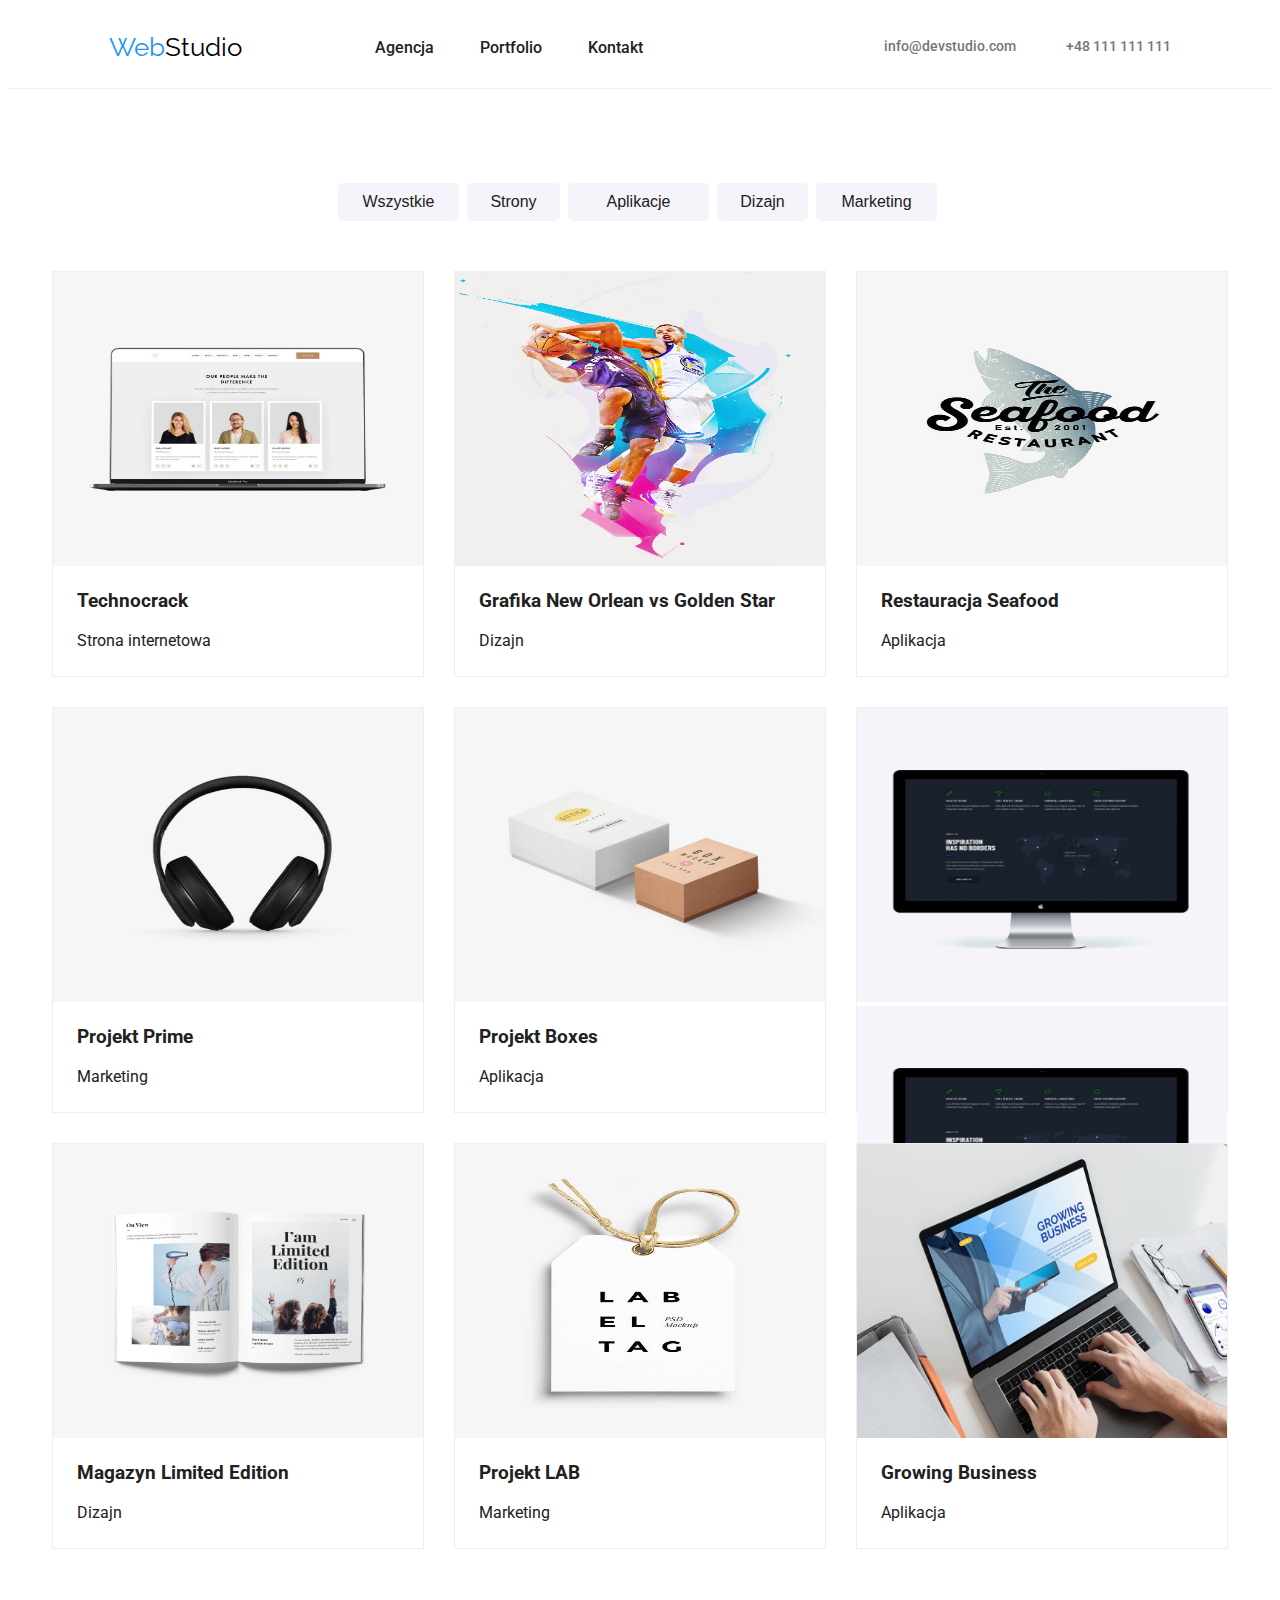
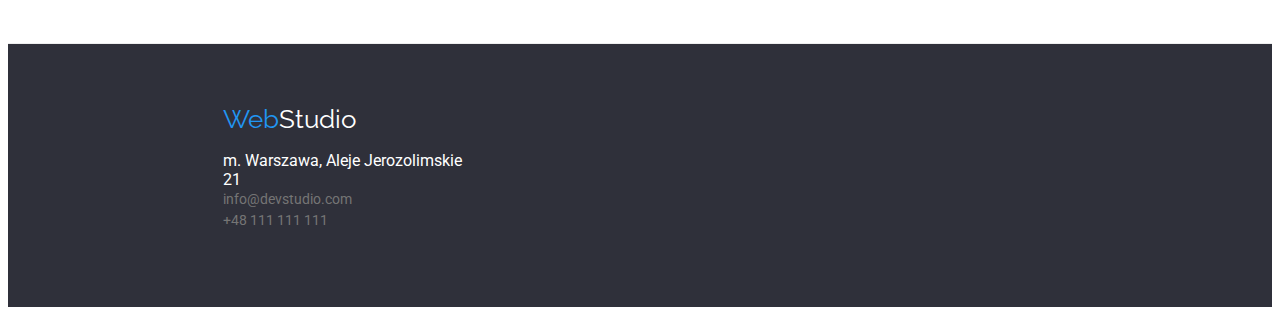
==== portfolio.html @ 3bc022af "modified:   index.html 	modified:   portfolio.html" ====
<!DOCTYPE html>
<html lang="pl">
  <head>
    <meta charset="UTF-8" />
    <meta http-equiv="X-UA-Compatible" content="IE=edge" />
    <meta name="viewport" content="width=device-width, initial-scale=1.0" />
    <title>portfolio</title>
    <!--Google Fonts links-->
    <link rel="preconnect" href="https://fonts.googleapis.com" />
    <link rel="preconnect" href="https://fonts.gstatic.com" crossorigin />
    <link
      href="https://fonts.googleapis.com/css2?family=Raleway:wght@700&family=Roboto:wght@400;500;700;900&display=swap"
      rel="stylesheet"
    />
    <!--End Google Fonts links-->
    <link rel="stylesheet" href="css/style.css" />
    <link rel="stylesheet" href="css/moder-normalize.css" />
    <link rel="preconnect" href="https://fonts.googleapis.com" />
    <link rel="preconnect" href="https://fonts.gstatic.com" crossorigin />
    <link
      href="https://fonts.googleapis.com/css2?family=Raleway:wght@700&family=Roboto:wght@400;500;700;900&display=swap"
      rel="stylesheet"
    />
    <!--End Google Fonts links-->
    <link rel="stylesheet" href="css/style.css" />
    <link rel="stylesheet" href="css/moder-normalize.css" />
  </head>
  <body>
    <header class="mount">
      <div class="little-top">
        <div class="wrapper start">
          <div class="top-stil">
            <a class="stil" href="index.html"
              ><span class="web">Web</span>Studio</a
            >
          </div>
          <div>
            <nav>
              <ul class="wrapper going">
                <li class="item">
                  <a class="black-link" href="index.html">Agencja</a>
                </li>
                <li class="item">
                  <a class="black-link" href="portfolio.html">Portfolio</a>
                </li>
                <li class="item">
                  <a class="black-link" href="index.html">Kontakt</a>
                </li>
              </ul>
            </nav>
          </div>
        </div>
        <div>
          <ul class="little-top mobil">
            <li class="contact">
              <a class="social-links" href="mailto:info@S.com"
                >info@devstudio.com</a
              >
            </li>
            <li>
              <a class="social-links" href="tel:+48111111111">
                +48 111 111 111</a
              >
            </li>
          </ul>
        </div>
      </div>
    </header>
    <main>
      <ul class="secend-push">
        <li><button class="push they" type="button">Wszystkie</button></li>
        <li><button class="push he" type="button">Strony</button></li>
        <li><button class="push she" type="button">Aplikacje</button></li>
        <li><button class="push it" type="button">Dizajn</button></li>
        <li><button class="push they" type="button">Marketing</button></li>
      </ul>
      <section>
        <ul class="card-set wrapper">
          <li class="card">
            <figure class="glass">
              <img
                src="images/portfolio1.jpg"
                alt="threepeople"
                width="370"
                height="294"
              />
              <figcaption class="ring">
                <h3>Technocrack</h3>
                <p>Strona internetowa</p>
              </figcaption>
            </figure>
          </li>
          <li class="card">
            <figure class="glass">
              <img
                src="images/portfolio2.pgn(1).jpg"
                alt="basketboll"
                width="370"
                height="294"
              />
              <figcaption class="ring">
                <h3>Grafika New Orlean vs Golden Star</h3>
                <p>Dizajn</p>
              </figcaption>
            </figure>
          </li>
          <li class="card">
            <figure class="glass">
              <img
                src="images/portfolio-1.jpg"
                alt="seefood"
                width="370"
                height="294"
              />
              <figcaption class="ring">
                <h3>Restauracja Seafood</h3>
                <p>Aplikacja</p>
              </figcaption>
            </figure>
          </li>
          <li class="card">
            <figure class="glass">
              <img
                src="images/portfolio-2.jpg"
                alt="headphones"
                width="370"
                height="294"
              />
              <figcaption class="ring">
                <h3>Projekt Prime</h3>
                <p>Marketing</p>
              </figcaption>
            </figure>
          </li>
          <li class="card">
            <figure class="glass">
              <img
                src="images/portfolio5.jpg"
                alt="boxes"
                width="370"
                height="294"
              />
              <figcaption class="ring">
                <h3>Projekt Boxes</h3>
                <p>Aplikacja</p>
              </figcaption>
            </figure>
          </li>
          <li class="card">
            <figure class="glass">
              <img src="images/111.jpg" alt="screen" width="370" height="294" />
              <img src="images/111.jpg" alt="screen" width="370" height="294" />
              <figcaption class="ring">
                <h3>Inspiration has no Borders</h3>
                <p>Strona internetowa</p>
              </figcaption>
            </figure>
          </li>
          <li class="card">
            <figure class="glass">
              <img
                src="images/portfolio7.jpg"
                alt="magazyn"
                width="370"
                height="294"
              />
              <figcaption class="ring">
                <h3>Magazyn Limited Edition</h3>
                <p>Dizajn</p>
              </figcaption>
            </figure>
          </li>
          <li class="card">
            <figure class="glass">
              <img
                src="images/portfolio8.jpg"
                alt="label"
                width="370"
                height="294"
              />
              <figcaption class="ring">
                <h3>Projekt LAB</h3>
                <p>Marketing</p>
              </figcaption>
            </figure>
          </li>
          <li class="card">
            <figure class="glass">
              <img
                src="images/portfolio9.jpg"
                alt="laptop"
                width="370"
                height="294"
              />
              <figcaption class="ring">
                <h3>Growing Business</h3>
                <p>Aplikacja</p>
              </figcaption>
            </figure>
          </li>
        </ul>
      </section>
    </main>
    <footer class="wall-secend wrapper">
      <a class="stil-two" href="index.html"
        ><span class="web">Web</span>Studio</a
      >
      <address>
        <ul class="post">
          <li>m. Warszawa, Aleje Jerozolimskie 21</li>
          <li>
            <a class="address-link" href="mailto:info@devstudio.com"
              >info@devstudio.com</a
            >
          </li>
          <li>
            <a class="address-link" href="tel:+48111111111"> +48 111 111 111</a>
          </li>
        </ul>
      </address>
    </footer>
  </body>
</html>
---- css/style.css ----
:root {
  --milk: #ffffff;
  --night: #212121;
  --fog: #2f303a;
  --sky: #2196f3;
  --snow: #f5f4fa;
  --cloud: #757575;
  --coffee: #000000;
  --pixel: 14px;
}
.wrapper {
  display: flex;
  justify-content: center;
}
.little-top {
  display: flex;
  justify-content: space-around;
}
body {
  font-family: "Roboto", sans-serif;
  background: var(--milk);
  color: var(--night);
}
h1 {
  font-family: "Roboto", sans-serif;
  color: var(--milk);
  background: var(--fog);
  font-weight: 900;
  font-size: 44px;
  line-height: 1.36;
}
ul {
  list-style-type: none;
}
.mount {
  height: 80px;
  border-bottom: 1px ridge;
}
.top-stil {
  margin-top: 24px;
  margin-bottom: 24px;
}
.stil {
  font-family: "Raleway", sans-serif;
  color: var(--coffee);
  font-size: 26px;
  line-height: 1.19;
  text-decoration: none;
}
.stil:focus {
  color: var(--sky);
}
.start {
  gap: 93px;
}
.going {
  gap: 46px;
  margin: 30px 0px;
}
.mobil {
  gap: 50px;
  margin: 28px 0px;
}
.black-link {
  color: inherit;
  font-weight: 500;
  font-size: var(pixel);
  line-height: 1.14;
  text-decoration: none;
}
.black-link:hover {
  color: var(--sky);
}
.black-link:focus {
  color: var(--sky);
}
.social-links {
  color: var(--cloud);
  font-weight: 500;
  font-size: var(--pixel);
  line-height: 1.14;
  text-decoration: none;
}
.social-links:hover {
  color: var(--sky);
}
.social-links:focus {
  color: var(--sky);
}
.main {
  margin: 0px;
  padding: 200px 350px;
  text-transform: uppercase;
  text-align: center;
  border: 1px ridge;
}
.one {
  width: 200px;
  height: 50px;
  margin-top: 30px;
  margin-right: auto;
  margin-left: auto;
  padding: 10px 41px;
}
.push {
  background: var(--snow);
  color: var(--night);
  font-size: 16px;
  line-height: 160%;
  display: block;
  border: none;
  border-radius: 5px;
}
.push:hover {
  background: var(--sky);
  color: var(--milk);
  cursor: pointer;
}
.push:focus {
  background: var(--sky);
  color: var(--milk);
}
.mag {
  height: 101px;
  margin: 94px 0px;
  padding: 0px 95px;
  gap: 30px;
}
.box {
  font-weight: 700;
  font-size: var(--pixel);
  line-height: 1.14;
  margin: 0px;
}
.boxs {
  color: var(--cloud);
  font-weight: 400;
  font-size: var(--pixel);
  line-height: 1.7;
}
.skil {
  font-weight: 700;
  font-size: 36px;
  line-height: 1.16;
}
.team {
  padding: 94px 0px 48px;
}
.point {
  margin: 50px 0px;
  padding: 0px 15px;
  gap: 30px;
}
.wall {
  background: var(--snow);
  height: 648px;
}
.pill {
  height: 368px;
  margin: 0px;
  padding: 0px 15px;
  gap: 30px;
}
.pills {
  border-radius: 5px;
  box-shadow: 1px 1px 3px;
}
.man {
  background: var(--milk);
  text-align: center;
  margin: 0px;
  height: 368px;
}
.wall-secend {
  background: var(--fog);
  padding: 60px 800px 60px 0px;
  border-top: 1px ridge;
  display: block;
}
.post {
  color: var(--milk);
  font-style: normal;
  padding-left: 215px;
}
.address-link {
  color: var(--cloud);
  font-style: normal;
  font-size: var(--pixel);
  line-height: 1.5;
  text-decoration: none;
}
.address-link:hover {
  color: var(--sky);
}
.address-link:focus {
  color: var(--sky);
}
.secend-push {
  display: flex;
  margin: 94px 0px 50px 0px;
  padding: 0px 310px 0px 330px;
  gap: 8px;
}
.they {
  width: 121px;
  height: 38px;
}
.he {
  width: 93px;
  height: 38px;
}
.she {
  width: 141px;
  height: 38px;
}
.it {
  width: 91px;
  height: 38px;
}
.card-set {
  flex-wrap: wrap;
  gap: 30px;
  margin: 34px 0px 94px;
  padding: 0px 015px;
}
.card {
  width: 370px;
  height: 404px;
  border: 1px ridge;
}
.glass {
  margin: 0px;
}
.ring {
  margin: 20px 24px;
}
.stil-two {
  font-family: "Raleway", sans-serif;
  color: var(--milk);
  font-size: 26px;
  line-height: 1.19;
  text-decoration: none;
  padding-left: 215px;
}
.web {
  color: var(--sky);
}
---- css/style.css ----
:root {
  --milk: #ffffff;
  --night: #212121;
  --fog: #2f303a;
  --sky: #2196f3;
  --snow: #f5f4fa;
  --cloud: #757575;
  --coffee: #000000;
  --pixel: 14px;
}
.wrapper {
  display: flex;
  justify-content: center;
}
.little-top {
  display: flex;
  justify-content: space-around;
}
body {
  font-family: "Roboto", sans-serif;
  background: var(--milk);
  color: var(--night);
}
h1 {
  font-family: "Roboto", sans-serif;
  color: var(--milk);
  background: var(--fog);
  font-weight: 900;
  font-size: 44px;
  line-height: 1.36;
}
ul {
  list-style-type: none;
}
.mount {
  height: 80px;
  border-bottom: 1px ridge;
}
.top-stil {
  margin-top: 24px;
  margin-bottom: 24px;
}
.stil {
  font-family: "Raleway", sans-serif;
  color: var(--coffee);
  font-size: 26px;
  line-height: 1.19;
  text-decoration: none;
}
.stil:focus {
  color: var(--sky);
}
.start {
  gap: 93px;
}
.going {
  gap: 46px;
  margin: 30px 0px;
}
.mobil {
  gap: 50px;
  margin: 28px 0px;
}
.black-link {
  color: inherit;
  font-weight: 500;
  font-size: var(pixel);
  line-height: 1.14;
  text-decoration: none;
}
.black-link:hover {
  color: var(--sky);
}
.black-link:focus {
  color: var(--sky);
}
.social-links {
  color: var(--cloud);
  font-weight: 500;
  font-size: var(--pixel);
  line-height: 1.14;
  text-decoration: none;
}
.social-links:hover {
  color: var(--sky);
}
.social-links:focus {
  color: var(--sky);
}
.main {
  margin: 0px;
  padding: 200px 350px;
  text-transform: uppercase;
  text-align: center;
  border: 1px ridge;
}
.one {
  width: 200px;
  height: 50px;
  margin-top: 30px;
  margin-right: auto;
  margin-left: auto;
  padding: 10px 41px;
}
.push {
  background: var(--snow);
  color: var(--night);
  font-size: 16px;
  line-height: 160%;
  display: block;
  border: none;
  border-radius: 5px;
}
.push:hover {
  background: var(--sky);
  color: var(--milk);
  cursor: pointer;
}
.push:focus {
  background: var(--sky);
  color: var(--milk);
}
.mag {
  height: 101px;
  margin: 94px 0px;
  padding: 0px 95px;
  gap: 30px;
}
.box {
  font-weight: 700;
  font-size: var(--pixel);
  line-height: 1.14;
  margin: 0px;
}
.boxs {
  color: var(--cloud);
  font-weight: 400;
  font-size: var(--pixel);
  line-height: 1.7;
}
.skil {
  font-weight: 700;
  font-size: 36px;
  line-height: 1.16;
}
.team {
  padding: 94px 0px 48px;
}
.point {
  margin: 50px 0px;
  padding: 0px 15px;
  gap: 30px;
}
.wall {
  background: var(--snow);
  height: 648px;
}
.pill {
  height: 368px;
  margin: 0px;
  padding: 0px 15px;
  gap: 30px;
}
.pills {
  border-radius: 5px;
  box-shadow: 1px 1px 3px;
}
.man {
  background: var(--milk);
  text-align: center;
  margin: 0px;
  height: 368px;
}
.wall-secend {
  background: var(--fog);
  padding: 60px 800px 60px 0px;
  border-top: 1px ridge;
  display: block;
}
.post {
  color: var(--milk);
  font-style: normal;
  padding-left: 215px;
}
.address-link {
  color: var(--cloud);
  font-style: normal;
  font-size: var(--pixel);
  line-height: 1.5;
  text-decoration: none;
}
.address-link:hover {
  color: var(--sky);
}
.address-link:focus {
  color: var(--sky);
}
.secend-push {
  display: flex;
  margin: 94px 0px 50px 0px;
  padding: 0px 310px 0px 330px;
  gap: 8px;
}
.they {
  width: 121px;
  height: 38px;
}
.he {
  width: 93px;
  height: 38px;
}
.she {
  width: 141px;
  height: 38px;
}
.it {
  width: 91px;
  height: 38px;
}
.card-set {
  flex-wrap: wrap;
  gap: 30px;
  margin: 34px 0px 94px;
  padding: 0px 015px;
}
.card {
  width: 370px;
  height: 404px;
  border: 1px ridge;
}
.glass {
  margin: 0px;
}
.ring {
  margin: 20px 24px;
}
.stil-two {
  font-family: "Raleway", sans-serif;
  color: var(--milk);
  font-size: 26px;
  line-height: 1.19;
  text-decoration: none;
  padding-left: 215px;
}
.web {
  color: var(--sky);
}
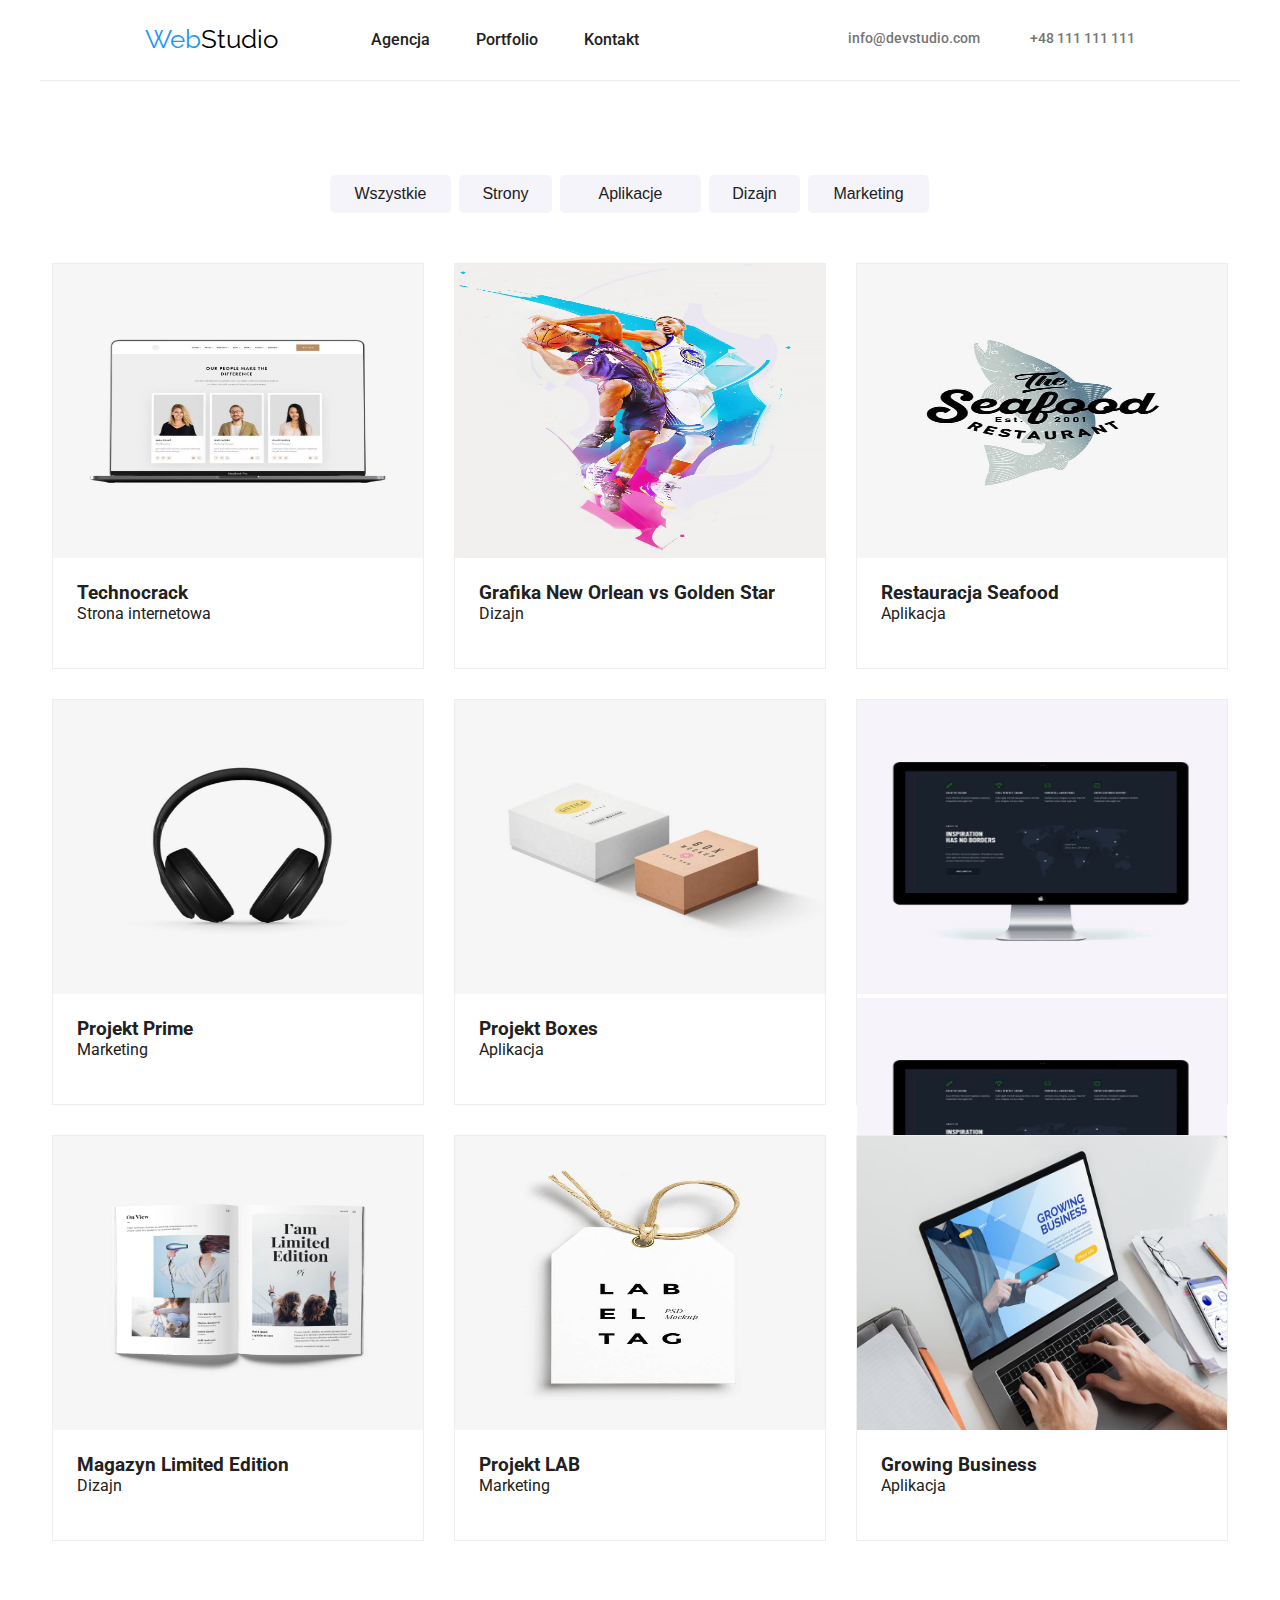
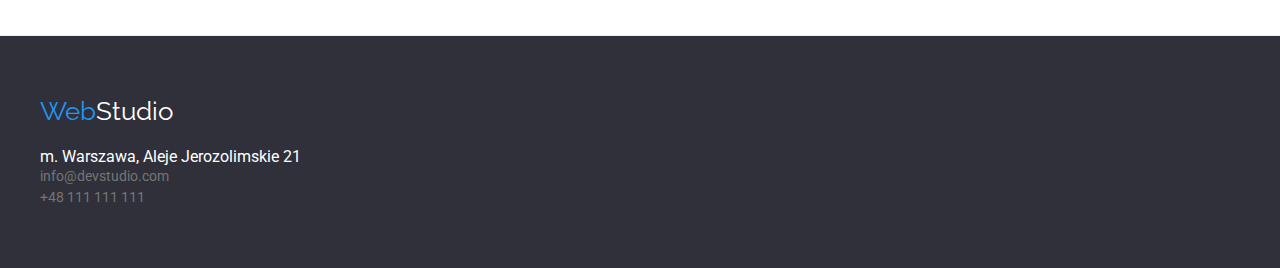
==== commit d6620760: "modified:   css/style.css modified:   index.html modified:   portfolio.html" ====
--- a/portfolio.html
+++ b/portfolio.html
@@ -26,8 +26,8 @@
     <link rel="stylesheet" href="css/moder-normalize.css" />
   </head>
   <body>
-    <header class="mount">
-      <div class="little-top">
+    <header>
+      <div class="container mount little-top">
         <div class="wrapper start">
           <div class="top-stil">
             <a class="stil" href="index.html"
@@ -201,23 +201,27 @@
         </ul>
       </section>
     </main>
-    <footer class="wall-secend wrapper">
-      <a class="stil-two" href="index.html"
-        ><span class="web">Web</span>Studio</a
-      >
-      <address>
-        <ul class="post">
-          <li>m. Warszawa, Aleje Jerozolimskie 21</li>
-          <li>
-            <a class="address-link" href="mailto:info@devstudio.com"
-              >info@devstudio.com</a
-            >
-          </li>
-          <li>
-            <a class="address-link" href="tel:+48111111111"> +48 111 111 111</a>
-          </li>
-        </ul>
-      </address>
+    <footer class="wall-secend">
+      <div class="container">
+        <a class="stil-two" href="index.html"
+          ><span class="web">Web</span>Studio</a
+        >
+        <address>
+          <ul class="post">
+            <li>m. Warszawa, Aleje Jerozolimskie 21</li>
+            <li>
+              <a class="address-link" href="mailto:info@devstudio.com"
+                >info@devstudio.com</a
+              >
+            </li>
+            <li>
+              <a class="address-link" href="tel:+48111111111">
+                +48 111 111 111</a
+              >
+            </li>
+          </ul>
+        </address>
+      </div>
     </footer>
   </body>
 </html>
--- a/css/style.css
+++ b/css/style.css
@@ -1,3 +1,7 @@
+* {
+  margin: 0;
+  padding: 0;
+}
 :root {
   --milk: #ffffff;
   --night: #212121;
@@ -8,6 +12,10 @@
   --coffee: #000000;
   --pixel: 14px;
 }
+.container {
+  width: 1200px;
+  margin: 0 auto;
+}
 .wrapper {
   display: flex;
   justify-content: center;
@@ -121,9 +129,9 @@
   color: var(--milk);
 }
 .mag {
-  height: 101px;
+  /* height: 101px;*/
   margin: 94px 0px;
-  padding: 0px 95px;
+  padding: 0px 15px;
   gap: 30px;
 }
 .box {
@@ -153,12 +161,12 @@
 }
 .wall {
   background: var(--snow);
-  height: 648px;
+  /* height: 648px;  */
 }
 .pill {
-  height: 368px;
-  margin: 0px;
-  padding: 0px 15px;
+  /* height: 368px; */
+  margin: 0px;
+  padding: 0px 15px 96px;
   gap: 30px;
 }
 .pills {
@@ -173,14 +181,15 @@
 }
 .wall-secend {
   background: var(--fog);
-  padding: 60px 800px 60px 0px;
+  padding: 60px 0px;
   border-top: 1px ridge;
-  display: block;
+  /* display: block; */
 }
 .post {
   color: var(--milk);
   font-style: normal;
-  padding-left: 215px;
+  padding-top: 20px;
+  /* padding-left: 215px; */
 }
 .address-link {
   color: var(--cloud);
@@ -240,7 +249,6 @@
   font-size: 26px;
   line-height: 1.19;
   text-decoration: none;
-  padding-left: 215px;
 }
 .web {
   color: var(--sky);
--- a/css/style.css
+++ b/css/style.css
@@ -1,3 +1,7 @@
+* {
+  margin: 0;
+  padding: 0;
+}
 :root {
   --milk: #ffffff;
   --night: #212121;
@@ -8,6 +12,10 @@
   --coffee: #000000;
   --pixel: 14px;
 }
+.container {
+  width: 1200px;
+  margin: 0 auto;
+}
 .wrapper {
   display: flex;
   justify-content: center;
@@ -121,9 +129,9 @@
   color: var(--milk);
 }
 .mag {
-  height: 101px;
+  /* height: 101px;*/
   margin: 94px 0px;
-  padding: 0px 95px;
+  padding: 0px 15px;
   gap: 30px;
 }
 .box {
@@ -153,12 +161,12 @@
 }
 .wall {
   background: var(--snow);
-  height: 648px;
+  /* height: 648px;  */
 }
 .pill {
-  height: 368px;
-  margin: 0px;
-  padding: 0px 15px;
+  /* height: 368px; */
+  margin: 0px;
+  padding: 0px 15px 96px;
   gap: 30px;
 }
 .pills {
@@ -173,14 +181,15 @@
 }
 .wall-secend {
   background: var(--fog);
-  padding: 60px 800px 60px 0px;
+  padding: 60px 0px;
   border-top: 1px ridge;
-  display: block;
+  /* display: block; */
 }
 .post {
   color: var(--milk);
   font-style: normal;
-  padding-left: 215px;
+  padding-top: 20px;
+  /* padding-left: 215px; */
 }
 .address-link {
   color: var(--cloud);
@@ -240,7 +249,6 @@
   font-size: 26px;
   line-height: 1.19;
   text-decoration: none;
-  padding-left: 215px;
 }
 .web {
   color: var(--sky);
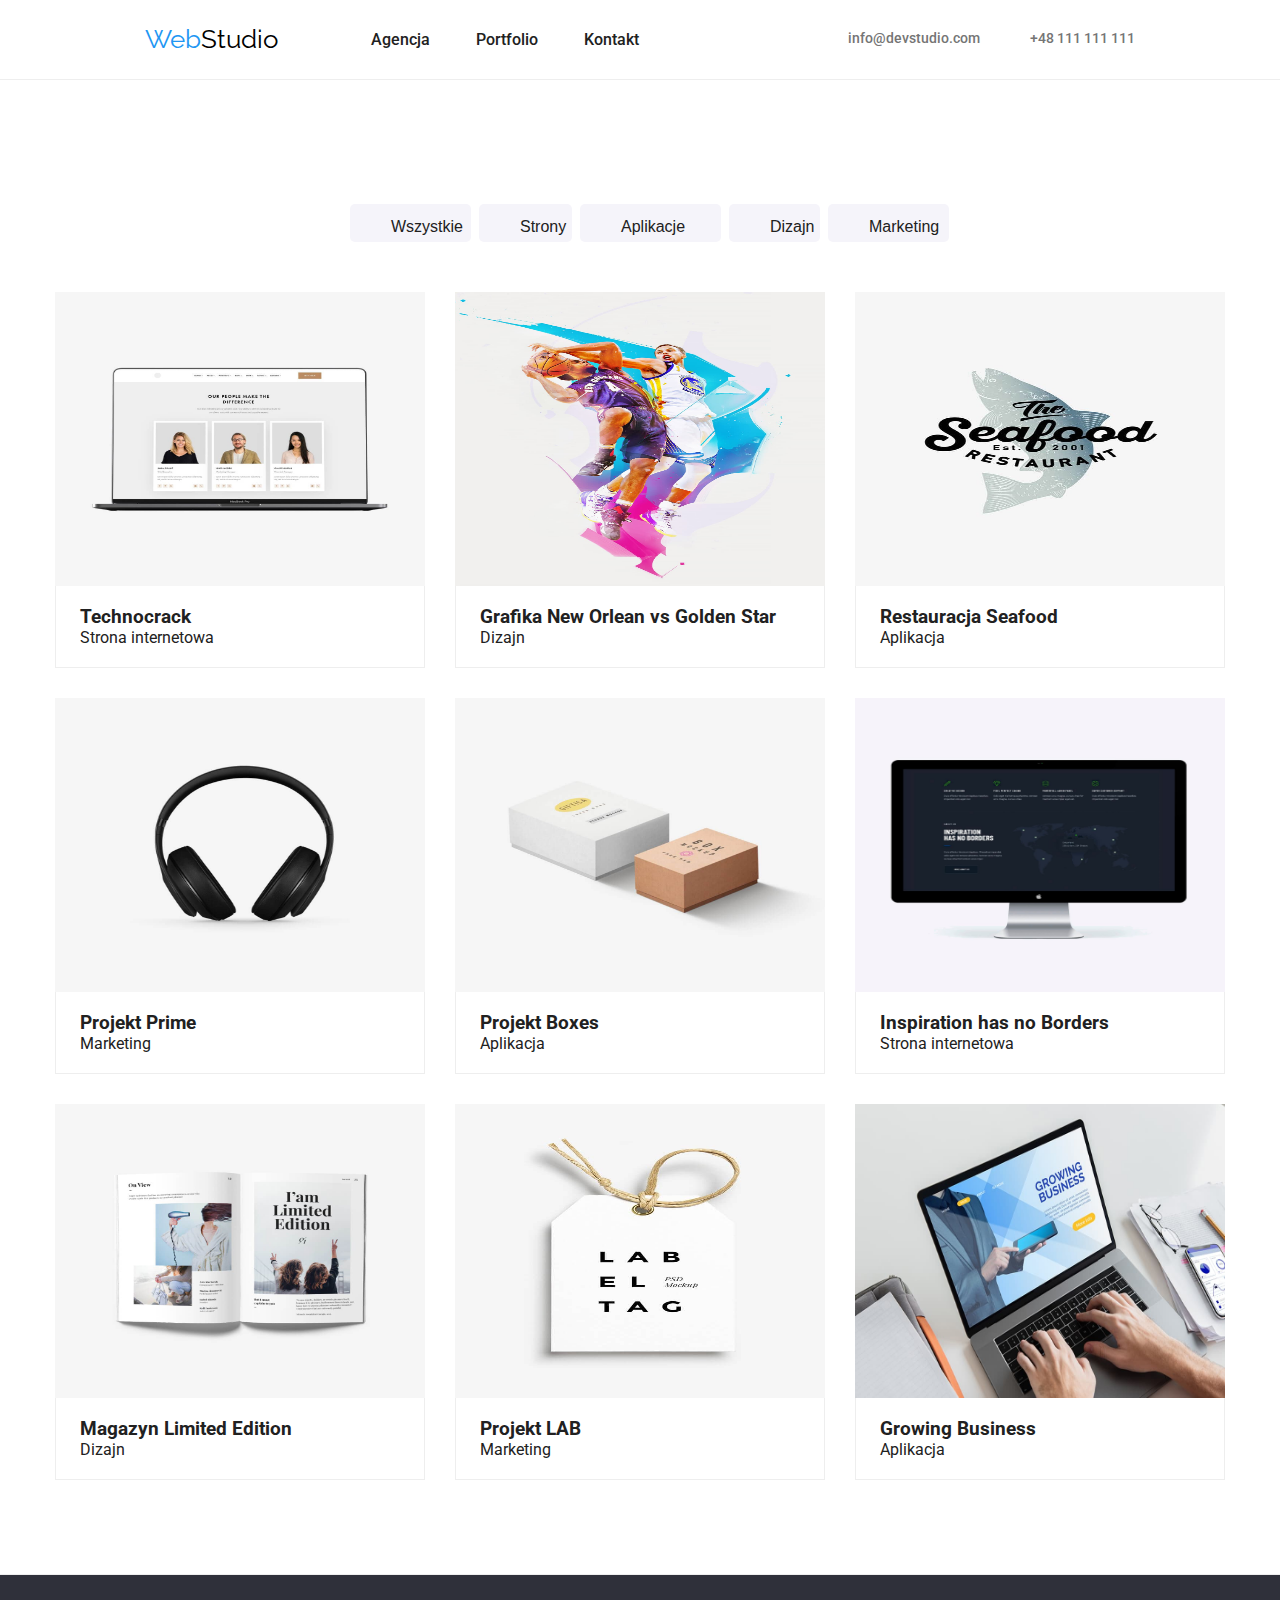
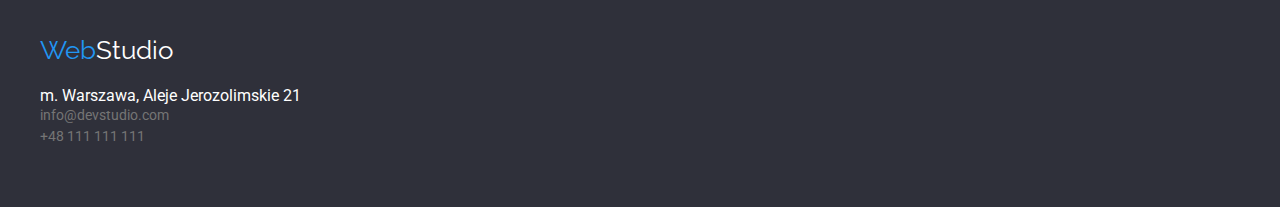
==== commit 0ded626c: "modified:   css/style.css modified:   index.html modified:   portfolio.html" ====
--- a/portfolio.html
+++ b/portfolio.html
@@ -26,8 +26,8 @@
     <link rel="stylesheet" href="css/moder-normalize.css" />
   </head>
   <body>
-    <header>
-      <div class="container mount little-top">
+    <header class="mount">
+      <div class="container little-top">
         <div class="wrapper start">
           <div class="top-stil">
             <a class="stil" href="index.html"
@@ -67,138 +67,169 @@
       </div>
     </header>
     <main>
-      <ul class="secend-push">
-        <li><button class="push they" type="button">Wszystkie</button></li>
-        <li><button class="push he" type="button">Strony</button></li>
-        <li><button class="push she" type="button">Aplikacje</button></li>
-        <li><button class="push it" type="button">Dizajn</button></li>
-        <li><button class="push they" type="button">Marketing</button></li>
-      </ul>
+      <div class="container">
+        <ul class="secend-push">
+          <li>
+            <button class="push one all-marketing" type="button">
+              Wszystkie
+            </button>
+          </li>
+          <li>
+            <button class="push one side" type="button">Strony</button>
+          </li>
+          <li>
+            <button class="push one app" type="button">Aplikacje</button>
+          </li>
+          <li>
+            <button class="push one design" type="button">Dizajn</button>
+          </li>
+          <li>
+            <button class="push one all-marketing" type="button">
+              Marketing
+            </button>
+          </li>
+        </ul>
+      </div>
       <section>
-        <ul class="card-set wrapper">
-          <li class="card">
-            <figure class="glass">
-              <img
-                src="images/portfolio1.jpg"
-                alt="threepeople"
-                width="370"
-                height="294"
-              />
-              <figcaption class="ring">
-                <h3>Technocrack</h3>
-                <p>Strona internetowa</p>
-              </figcaption>
-            </figure>
-          </li>
-          <li class="card">
-            <figure class="glass">
-              <img
-                src="images/portfolio2.pgn(1).jpg"
-                alt="basketboll"
-                width="370"
-                height="294"
-              />
-              <figcaption class="ring">
-                <h3>Grafika New Orlean vs Golden Star</h3>
-                <p>Dizajn</p>
-              </figcaption>
-            </figure>
-          </li>
-          <li class="card">
-            <figure class="glass">
-              <img
-                src="images/portfolio-1.jpg"
-                alt="seefood"
-                width="370"
-                height="294"
-              />
-              <figcaption class="ring">
-                <h3>Restauracja Seafood</h3>
-                <p>Aplikacja</p>
-              </figcaption>
-            </figure>
-          </li>
-          <li class="card">
-            <figure class="glass">
-              <img
-                src="images/portfolio-2.jpg"
-                alt="headphones"
-                width="370"
-                height="294"
-              />
-              <figcaption class="ring">
-                <h3>Projekt Prime</h3>
-                <p>Marketing</p>
-              </figcaption>
-            </figure>
-          </li>
-          <li class="card">
-            <figure class="glass">
-              <img
-                src="images/portfolio5.jpg"
-                alt="boxes"
-                width="370"
-                height="294"
-              />
-              <figcaption class="ring">
-                <h3>Projekt Boxes</h3>
-                <p>Aplikacja</p>
-              </figcaption>
-            </figure>
-          </li>
-          <li class="card">
-            <figure class="glass">
-              <img src="images/111.jpg" alt="screen" width="370" height="294" />
-              <img src="images/111.jpg" alt="screen" width="370" height="294" />
-              <figcaption class="ring">
-                <h3>Inspiration has no Borders</h3>
-                <p>Strona internetowa</p>
-              </figcaption>
-            </figure>
-          </li>
-          <li class="card">
-            <figure class="glass">
-              <img
-                src="images/portfolio7.jpg"
-                alt="magazyn"
-                width="370"
-                height="294"
-              />
-              <figcaption class="ring">
-                <h3>Magazyn Limited Edition</h3>
-                <p>Dizajn</p>
-              </figcaption>
-            </figure>
-          </li>
-          <li class="card">
-            <figure class="glass">
-              <img
-                src="images/portfolio8.jpg"
-                alt="label"
-                width="370"
-                height="294"
-              />
-              <figcaption class="ring">
-                <h3>Projekt LAB</h3>
-                <p>Marketing</p>
-              </figcaption>
-            </figure>
-          </li>
-          <li class="card">
-            <figure class="glass">
-              <img
-                src="images/portfolio9.jpg"
-                alt="laptop"
-                width="370"
-                height="294"
-              />
-              <figcaption class="ring">
-                <h3>Growing Business</h3>
-                <p>Aplikacja</p>
-              </figcaption>
-            </figure>
-          </li>
-        </ul>
+        <div class="container">
+          <ul class="card-set wrapper">
+            <li>
+              <figure class="glass">
+                <img
+                  class="card"
+                  src="images/portfolio1.jpg"
+                  alt="threepeople"
+                  width="370"
+                  height="294"
+                />
+                <figcaption class="ring">
+                  <h3>Technocrack</h3>
+                  <p>Strona internetowa</p>
+                </figcaption>
+              </figure>
+            </li>
+            <li>
+              <figure>
+                <img
+                  class="card"
+                  src="images/portfolio2.pgn(1).jpg"
+                  alt="basketboll"
+                  width="370"
+                  height="294"
+                />
+                <figcaption class="ring">
+                  <h3>Grafika New Orlean vs Golden Star</h3>
+                  <p>Dizajn</p>
+                </figcaption>
+              </figure>
+            </li>
+            <li>
+              <figure>
+                <img
+                  class="card"
+                  src="images/portfolio-1.jpg"
+                  alt="seefood"
+                  width="370"
+                  height="294"
+                />
+                <figcaption class="ring">
+                  <h3>Restauracja Seafood</h3>
+                  <p>Aplikacja</p>
+                </figcaption>
+              </figure>
+            </li>
+            <li>
+              <figure>
+                <img
+                  class="card"
+                  src="images/portfolio-2.jpg"
+                  alt="headphones"
+                  width="370"
+                  height="294"
+                />
+                <figcaption class="ring">
+                  <h3>Projekt Prime</h3>
+                  <p>Marketing</p>
+                </figcaption>
+              </figure>
+            </li>
+            <li>
+              <figure>
+                <img
+                  class="card"
+                  src="images/portfolio5.jpg"
+                  alt="boxes"
+                  width="370"
+                  height="294"
+                />
+                <figcaption class="ring">
+                  <h3>Projekt Boxes</h3>
+                  <p>Aplikacja</p>
+                </figcaption>
+              </figure>
+            </li>
+            <li>
+              <figure>
+                <img
+                  class="card"
+                  src="images/111.jpg"
+                  alt="screen"
+                  width="370"
+                  height="294"
+                />
+                <figcaption class="ring">
+                  <h3>Inspiration has no Borders</h3>
+                  <p>Strona internetowa</p>
+                </figcaption>
+              </figure>
+            </li>
+            <li>
+              <figure>
+                <img
+                  class="card"
+                  src="images/portfolio7.jpg"
+                  alt="magazyn"
+                  width="370"
+                  height="294"
+                />
+                <figcaption class="ring">
+                  <h3>Magazyn Limited Edition</h3>
+                  <p>Dizajn</p>
+                </figcaption>
+              </figure>
+            </li>
+            <li>
+              <figure>
+                <img
+                  class="card"
+                  src="images/portfolio8.jpg"
+                  alt="label"
+                  width="370"
+                  height="294"
+                />
+                <figcaption class="ring">
+                  <h3>Projekt LAB</h3>
+                  <p>Marketing</p>
+                </figcaption>
+              </figure>
+            </li>
+            <li>
+              <figure>
+                <img
+                  class="card"
+                  src="images/portfolio9.jpg"
+                  alt="laptop"
+                  width="370"
+                  height="294"
+                />
+                <figcaption class="ring">
+                  <h3>Growing Business</h3>
+                  <p>Aplikacja</p>
+                </figcaption>
+              </figure>
+            </li>
+          </ul>
+        </div>
       </section>
     </main>
     <footer class="wall-secend">
--- a/css/style.css
+++ b/css/style.css
@@ -32,7 +32,6 @@
 h1 {
   font-family: "Roboto", sans-serif;
   color: var(--milk);
-  background: var(--fog);
   font-weight: 900;
   font-size: 44px;
   line-height: 1.36;
@@ -40,13 +39,21 @@
 ul {
   list-style-type: none;
 }
+.wall-title {
+  background: var(--fog);
+}
+.title {
+  padding: 200px 252px;
+  width: 650px;
+  text-transform: uppercase;
+  text-align: center;
+}
 .mount {
-  height: 80px;
   border-bottom: 1px ridge;
 }
 .top-stil {
-  margin-top: 24px;
-  margin-bottom: 24px;
+  padding-top: 24px;
+  padding-bottom: 24px;
 }
 .stil {
   font-family: "Raleway", sans-serif;
@@ -63,11 +70,11 @@
 }
 .going {
   gap: 46px;
-  margin: 30px 0px;
+  padding: 30px 0px;
 }
 .mobil {
   gap: 50px;
-  margin: 28px 0px;
+  padding: 28px 0px;
 }
 .black-link {
   color: inherit;
@@ -95,20 +102,31 @@
 .social-links:focus {
   color: var(--sky);
 }
-.main {
-  margin: 0px;
-  padding: 200px 350px;
-  text-transform: uppercase;
-  text-align: center;
-  border: 1px ridge;
-}
 .one {
-  width: 200px;
-  height: 50px;
   margin-top: 30px;
   margin-right: auto;
   margin-left: auto;
   padding: 10px 41px;
+}
+.service {
+  width: 200px;
+  height: 50px;
+}
+.all-marketing {
+  width: 121px;
+  height: 38px;
+}
+.side {
+  width: 93px;
+  height: 38px;
+}
+.app {
+  width: 141px;
+  height: 38px;
+}
+.design {
+  width: 91px;
+  height: 38px;
 }
 .push {
   background: var(--snow);
@@ -129,16 +147,13 @@
   color: var(--milk);
 }
 .mag {
-  /* height: 101px;*/
-  margin: 94px 0px;
-  padding: 0px 15px;
+  padding: 94px 15px;
   gap: 30px;
 }
 .box {
   font-weight: 700;
   font-size: var(--pixel);
   line-height: 1.14;
-  margin: 0px;
 }
 .boxs {
   color: var(--cloud);
@@ -155,17 +170,13 @@
   padding: 94px 0px 48px;
 }
 .point {
-  margin: 50px 0px;
-  padding: 0px 15px;
+  padding: 50px 15px;
   gap: 30px;
 }
 .wall {
   background: var(--snow);
-  /* height: 648px;  */
 }
 .pill {
-  /* height: 368px; */
-  margin: 0px;
   padding: 0px 15px 96px;
   gap: 30px;
 }
@@ -176,20 +187,17 @@
 .man {
   background: var(--milk);
   text-align: center;
-  margin: 0px;
-  height: 368px;
+  padding: 30px 0px;
 }
 .wall-secend {
   background: var(--fog);
   padding: 60px 0px;
   border-top: 1px ridge;
-  /* display: block; */
 }
 .post {
   color: var(--milk);
   font-style: normal;
   padding-top: 20px;
-  /* padding-left: 215px; */
 }
 .address-link {
   color: var(--cloud);
@@ -206,42 +214,22 @@
 }
 .secend-push {
   display: flex;
-  margin: 94px 0px 50px 0px;
-  padding: 0px 310px 0px 330px;
+  padding: 94px 318px 50px 310px;
   gap: 8px;
-}
-.they {
-  width: 121px;
-  height: 38px;
-}
-.he {
-  width: 93px;
-  height: 38px;
-}
-.she {
-  width: 141px;
-  height: 38px;
-}
-.it {
-  width: 91px;
-  height: 38px;
 }
 .card-set {
   flex-wrap: wrap;
   gap: 30px;
-  margin: 34px 0px 94px;
-  padding: 0px 015px;
+  padding-bottom: 94px;
 }
 .card {
-  width: 370px;
-  height: 404px;
-  border: 1px ridge;
-}
-.glass {
-  margin: 0px;
+  display: block;
 }
 .ring {
-  margin: 20px 24px;
+  padding: 20px 24px;
+  border-left: 1px ridge;
+  border-right: 1px ridge;
+  border-bottom: 1px ridge;
 }
 .stil-two {
   font-family: "Raleway", sans-serif;
--- a/css/style.css
+++ b/css/style.css
@@ -32,7 +32,6 @@
 h1 {
   font-family: "Roboto", sans-serif;
   color: var(--milk);
-  background: var(--fog);
   font-weight: 900;
   font-size: 44px;
   line-height: 1.36;
@@ -40,13 +39,21 @@
 ul {
   list-style-type: none;
 }
+.wall-title {
+  background: var(--fog);
+}
+.title {
+  padding: 200px 252px;
+  width: 650px;
+  text-transform: uppercase;
+  text-align: center;
+}
 .mount {
-  height: 80px;
   border-bottom: 1px ridge;
 }
 .top-stil {
-  margin-top: 24px;
-  margin-bottom: 24px;
+  padding-top: 24px;
+  padding-bottom: 24px;
 }
 .stil {
   font-family: "Raleway", sans-serif;
@@ -63,11 +70,11 @@
 }
 .going {
   gap: 46px;
-  margin: 30px 0px;
+  padding: 30px 0px;
 }
 .mobil {
   gap: 50px;
-  margin: 28px 0px;
+  padding: 28px 0px;
 }
 .black-link {
   color: inherit;
@@ -95,20 +102,31 @@
 .social-links:focus {
   color: var(--sky);
 }
-.main {
-  margin: 0px;
-  padding: 200px 350px;
-  text-transform: uppercase;
-  text-align: center;
-  border: 1px ridge;
-}
 .one {
-  width: 200px;
-  height: 50px;
   margin-top: 30px;
   margin-right: auto;
   margin-left: auto;
   padding: 10px 41px;
+}
+.service {
+  width: 200px;
+  height: 50px;
+}
+.all-marketing {
+  width: 121px;
+  height: 38px;
+}
+.side {
+  width: 93px;
+  height: 38px;
+}
+.app {
+  width: 141px;
+  height: 38px;
+}
+.design {
+  width: 91px;
+  height: 38px;
 }
 .push {
   background: var(--snow);
@@ -129,16 +147,13 @@
   color: var(--milk);
 }
 .mag {
-  /* height: 101px;*/
-  margin: 94px 0px;
-  padding: 0px 15px;
+  padding: 94px 15px;
   gap: 30px;
 }
 .box {
   font-weight: 700;
   font-size: var(--pixel);
   line-height: 1.14;
-  margin: 0px;
 }
 .boxs {
   color: var(--cloud);
@@ -155,17 +170,13 @@
   padding: 94px 0px 48px;
 }
 .point {
-  margin: 50px 0px;
-  padding: 0px 15px;
+  padding: 50px 15px;
   gap: 30px;
 }
 .wall {
   background: var(--snow);
-  /* height: 648px;  */
 }
 .pill {
-  /* height: 368px; */
-  margin: 0px;
   padding: 0px 15px 96px;
   gap: 30px;
 }
@@ -176,20 +187,17 @@
 .man {
   background: var(--milk);
   text-align: center;
-  margin: 0px;
-  height: 368px;
+  padding: 30px 0px;
 }
 .wall-secend {
   background: var(--fog);
   padding: 60px 0px;
   border-top: 1px ridge;
-  /* display: block; */
 }
 .post {
   color: var(--milk);
   font-style: normal;
   padding-top: 20px;
-  /* padding-left: 215px; */
 }
 .address-link {
   color: var(--cloud);
@@ -206,42 +214,22 @@
 }
 .secend-push {
   display: flex;
-  margin: 94px 0px 50px 0px;
-  padding: 0px 310px 0px 330px;
+  padding: 94px 318px 50px 310px;
   gap: 8px;
-}
-.they {
-  width: 121px;
-  height: 38px;
-}
-.he {
-  width: 93px;
-  height: 38px;
-}
-.she {
-  width: 141px;
-  height: 38px;
-}
-.it {
-  width: 91px;
-  height: 38px;
 }
 .card-set {
   flex-wrap: wrap;
   gap: 30px;
-  margin: 34px 0px 94px;
-  padding: 0px 015px;
+  padding-bottom: 94px;
 }
 .card {
-  width: 370px;
-  height: 404px;
-  border: 1px ridge;
-}
-.glass {
-  margin: 0px;
+  display: block;
 }
 .ring {
-  margin: 20px 24px;
+  padding: 20px 24px;
+  border-left: 1px ridge;
+  border-right: 1px ridge;
+  border-bottom: 1px ridge;
 }
 .stil-two {
   font-family: "Raleway", sans-serif;
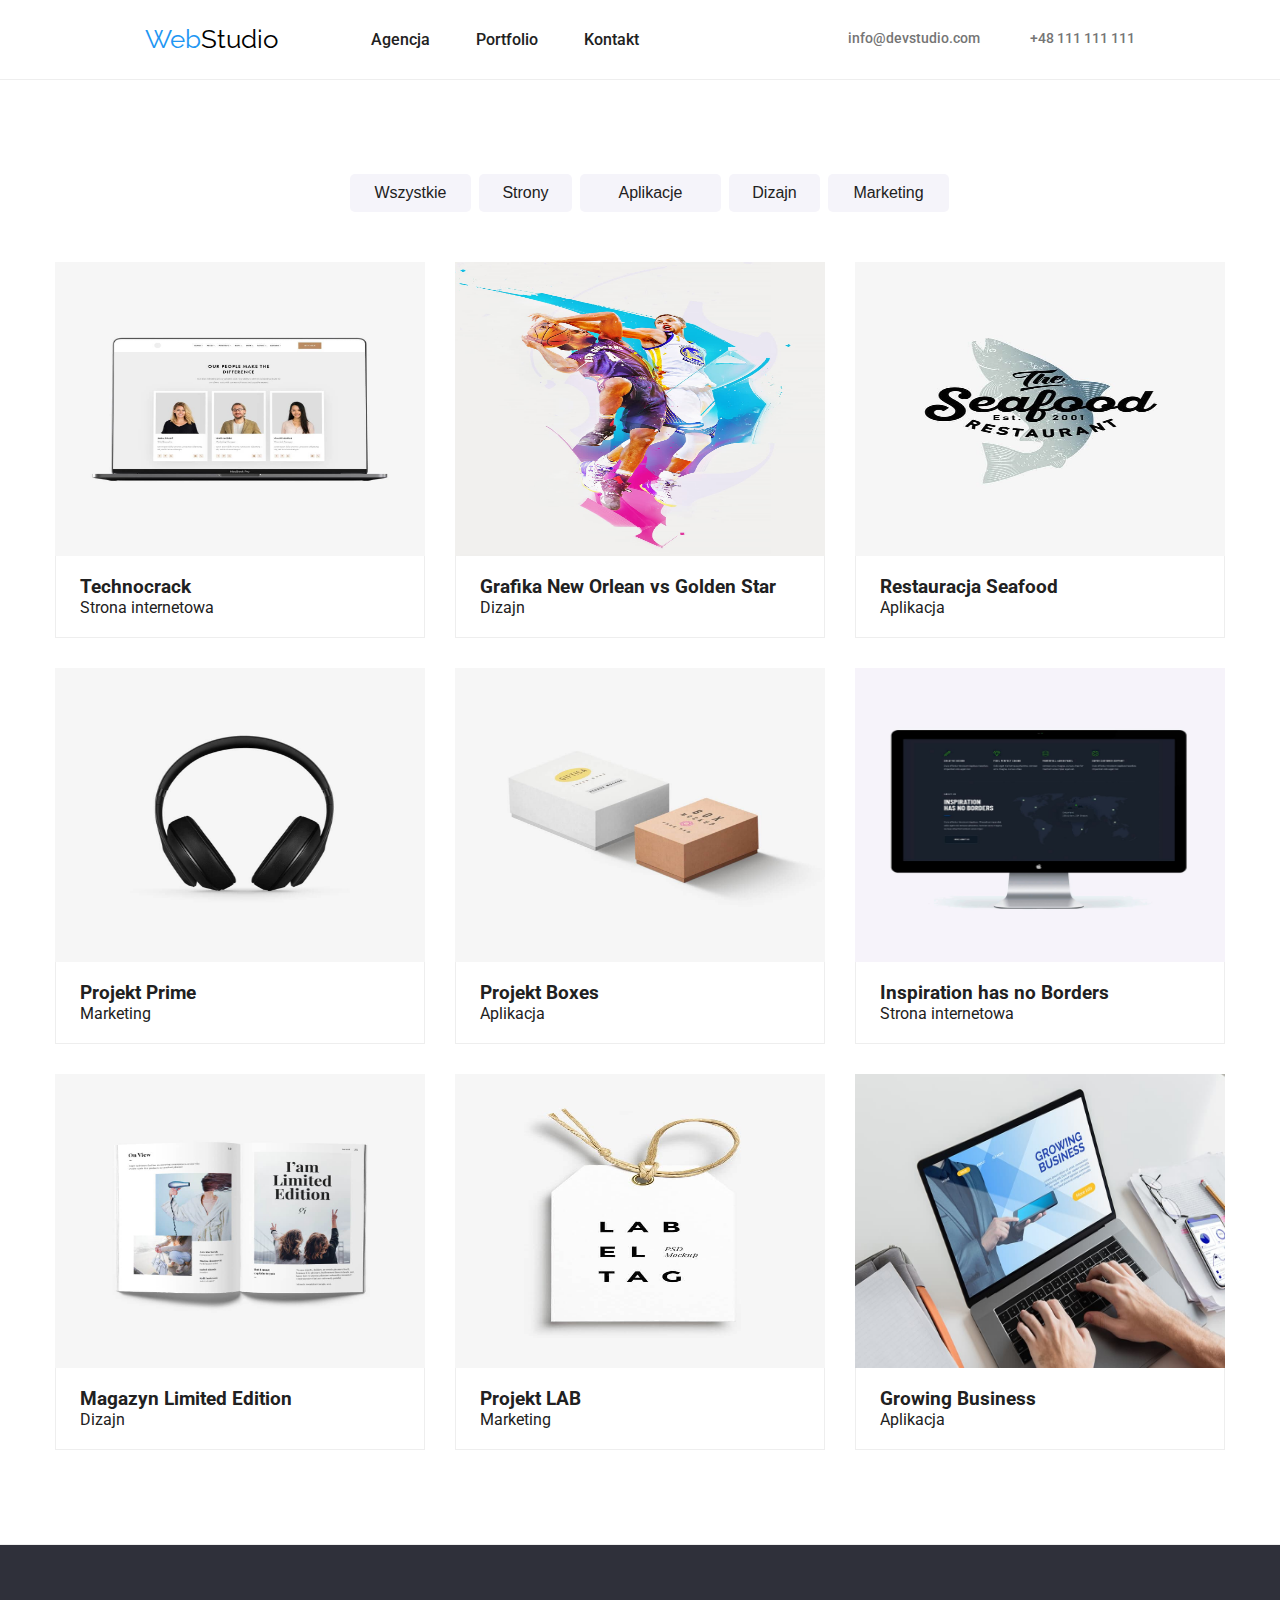
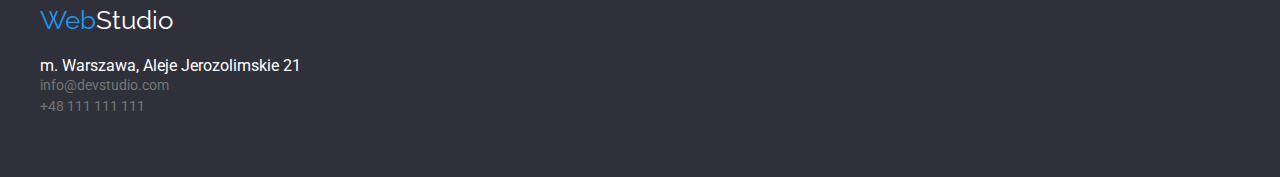
==== commit 985bb518: "Update portfolio.html" ====
--- a/portfolio.html
+++ b/portfolio.html
@@ -1,38 +1,30 @@
 <!DOCTYPE html>
 <html lang="pl">
   <head>
-    <meta charset="UTF-8" />
-    <meta http-equiv="X-UA-Compatible" content="IE=edge" />
-    <meta name="viewport" content="width=device-width, initial-scale=1.0" />
+    <meta charset="UTF-">
+    <meta http-equiv="X-UA-Compatible" content="IE=edge">
+    <meta name="viewport" content="width=device-width, initial-scale=1.0">
     <title>portfolio</title>
     <!--Google Fonts links-->
-    <link rel="preconnect" href="https://fonts.googleapis.com" />
-    <link rel="preconnect" href="https://fonts.gstatic.com" crossorigin />
-    <link
-      href="https://fonts.googleapis.com/css2?family=Raleway:wght@700&family=Roboto:wght@400;500;700;900&display=swap"
-      rel="stylesheet"
-    />
+    <link rel="preconnect" href="https://fonts.googleapis.com">
+    <link rel="preconnect" href="https://fonts.gstatic.com" crossorigin>
+    <link href="https://fonts.googleapis.com/css2?family=Raleway:wght@700&family=Roboto:wght@400;500;700;900&display=swap" rel="stylesheet">
     <!--End Google Fonts links-->
-    <link rel="stylesheet" href="css/style.css" />
-    <link rel="stylesheet" href="css/moder-normalize.css" />
-    <link rel="preconnect" href="https://fonts.googleapis.com" />
-    <link rel="preconnect" href="https://fonts.gstatic.com" crossorigin />
-    <link
-      href="https://fonts.googleapis.com/css2?family=Raleway:wght@700&family=Roboto:wght@400;500;700;900&display=swap"
-      rel="stylesheet"
-    />
+    <link rel="stylesheet" href="css/style.css">
+    <link rel="stylesheet" href="css/moder-normalize.css">
+    <link rel="preconnect" href="https://fonts.googleapis.com">
+    <link rel="preconnect" href="https://fonts.gstatic.com" crossorigin>
+    <link href="https://fonts.googleapis.com/css2?family=Raleway:wght@700&family=Roboto:wght@400;500;700;900&display=swap" rel="stylesheet">
     <!--End Google Fonts links-->
-    <link rel="stylesheet" href="css/style.css" />
-    <link rel="stylesheet" href="css/moder-normalize.css" />
+    <link rel="stylesheet" href="css/style.css">
+    <link rel="stylesheet" href="css/moder-normalize.css">
   </head>
   <body>
     <header class="mount">
       <div class="container little-top">
         <div class="wrapper start">
           <div class="top-stil">
-            <a class="stil" href="index.html"
-              ><span class="web">Web</span>Studio</a
-            >
+            <a class="stil" href="index.html" ><span class="web">Web</span>Studio</a>
           </div>
           <div>
             <nav>
@@ -53,14 +45,10 @@
         <div>
           <ul class="little-top mobil">
             <li class="contact">
-              <a class="social-links" href="mailto:info@S.com"
-                >info@devstudio.com</a
-              >
-            </li>
-            <li>
-              <a class="social-links" href="tel:+48111111111">
-                +48 111 111 111</a
-              >
+              <a class="social-links" href="mailto:info@S.com">info@devstudio.com</a>
+            </li>
+            <li>
+              <a class="social-links" href="tel:+48111111111">+48 111 111 111</a>
             </li>
           </ul>
         </div>
@@ -100,8 +88,7 @@
                   src="images/portfolio1.jpg"
                   alt="threepeople"
                   width="370"
-                  height="294"
-                />
+                  height="294">
                 <figcaption class="ring">
                   <h3>Technocrack</h3>
                   <p>Strona internetowa</p>
@@ -115,8 +102,7 @@
                   src="images/portfolio2.pgn(1).jpg"
                   alt="basketboll"
                   width="370"
-                  height="294"
-                />
+                  height="294">
                 <figcaption class="ring">
                   <h3>Grafika New Orlean vs Golden Star</h3>
                   <p>Dizajn</p>
@@ -130,8 +116,7 @@
                   src="images/portfolio-1.jpg"
                   alt="seefood"
                   width="370"
-                  height="294"
-                />
+                  height="294">
                 <figcaption class="ring">
                   <h3>Restauracja Seafood</h3>
                   <p>Aplikacja</p>
@@ -145,8 +130,7 @@
                   src="images/portfolio-2.jpg"
                   alt="headphones"
                   width="370"
-                  height="294"
-                />
+                  height="294">
                 <figcaption class="ring">
                   <h3>Projekt Prime</h3>
                   <p>Marketing</p>
@@ -160,8 +144,7 @@
                   src="images/portfolio5.jpg"
                   alt="boxes"
                   width="370"
-                  height="294"
-                />
+                  height="294">
                 <figcaption class="ring">
                   <h3>Projekt Boxes</h3>
                   <p>Aplikacja</p>
@@ -175,8 +158,7 @@
                   src="images/111.jpg"
                   alt="screen"
                   width="370"
-                  height="294"
-                />
+                  height="294">
                 <figcaption class="ring">
                   <h3>Inspiration has no Borders</h3>
                   <p>Strona internetowa</p>
@@ -190,8 +172,7 @@
                   src="images/portfolio7.jpg"
                   alt="magazyn"
                   width="370"
-                  height="294"
-                />
+                  height="294">
                 <figcaption class="ring">
                   <h3>Magazyn Limited Edition</h3>
                   <p>Dizajn</p>
@@ -205,8 +186,7 @@
                   src="images/portfolio8.jpg"
                   alt="label"
                   width="370"
-                  height="294"
-                />
+                  height="294">
                 <figcaption class="ring">
                   <h3>Projekt LAB</h3>
                   <p>Marketing</p>
@@ -220,8 +200,7 @@
                   src="images/portfolio9.jpg"
                   alt="laptop"
                   width="370"
-                  height="294"
-                />
+                  height="294">
                 <figcaption class="ring">
                   <h3>Growing Business</h3>
                   <p>Aplikacja</p>
@@ -234,21 +213,15 @@
     </main>
     <footer class="wall-secend">
       <div class="container">
-        <a class="stil-two" href="index.html"
-          ><span class="web">Web</span>Studio</a
-        >
+        <a class="stil-two" href="index.html"><span class="web">Web</span>Studio</a>
         <address>
           <ul class="post">
             <li>m. Warszawa, Aleje Jerozolimskie 21</li>
             <li>
-              <a class="address-link" href="mailto:info@devstudio.com"
-                >info@devstudio.com</a
-              >
-            </li>
-            <li>
-              <a class="address-link" href="tel:+48111111111">
-                +48 111 111 111</a
-              >
+              <a class="address-link" href="mailto:info@devstudio.com">info@devstudio.com</a>
+            </li>
+            <li>
+              <a class="address-link" href="tel:+48111111111">+48 111 111 111</a>
             </li>
           </ul>
         </address>
--- a/css/style.css
+++ b/css/style.css
@@ -103,12 +103,11 @@
   color: var(--sky);
 }
 .one {
-  margin-top: 30px;
   margin-right: auto;
   margin-left: auto;
-  padding: 10px 41px;
 }
 .service {
+  margin-top: 30px;
   width: 200px;
   height: 50px;
 }
--- a/css/style.css
+++ b/css/style.css
@@ -103,12 +103,11 @@
   color: var(--sky);
 }
 .one {
-  margin-top: 30px;
   margin-right: auto;
   margin-left: auto;
-  padding: 10px 41px;
 }
 .service {
+  margin-top: 30px;
   width: 200px;
   height: 50px;
 }
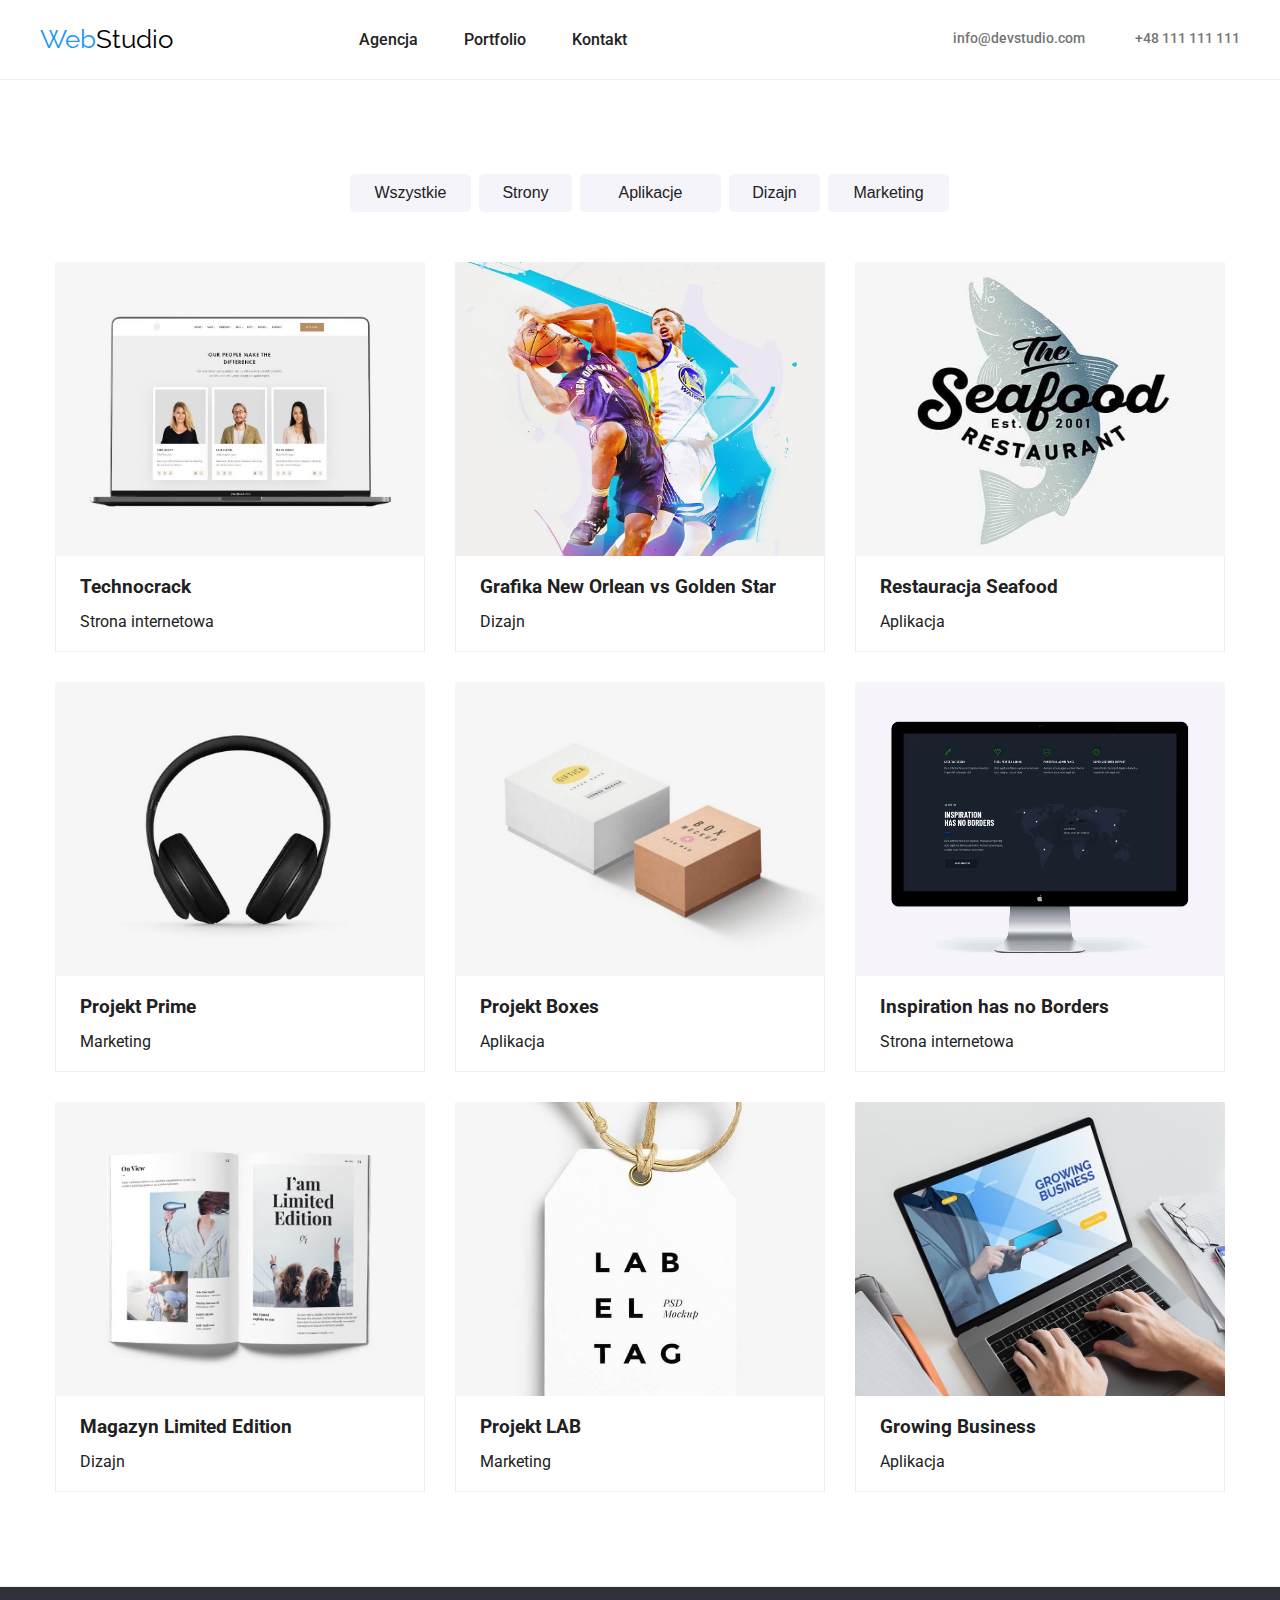
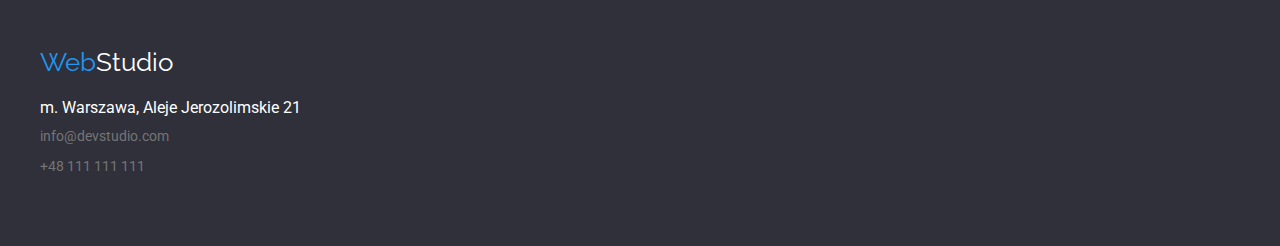
==== commit 1bc732c3: "modified:   css/style.css modified:   images/111.jpg modified:   images/image1.jpg deleted:    image" ====
--- a/portfolio.html
+++ b/portfolio.html
@@ -1,30 +1,38 @@
 <!DOCTYPE html>
 <html lang="pl">
   <head>
-    <meta charset="UTF-">
-    <meta http-equiv="X-UA-Compatible" content="IE=edge">
-    <meta name="viewport" content="width=device-width, initial-scale=1.0">
+    <meta charset="UTF-8" />
+    <meta http-equiv="X-UA-Compatible" content="IE=edge" />
+    <meta name="viewport" content="width=device-width, initial-scale=1.0" />
     <title>portfolio</title>
     <!--Google Fonts links-->
-    <link rel="preconnect" href="https://fonts.googleapis.com">
-    <link rel="preconnect" href="https://fonts.gstatic.com" crossorigin>
-    <link href="https://fonts.googleapis.com/css2?family=Raleway:wght@700&family=Roboto:wght@400;500;700;900&display=swap" rel="stylesheet">
+    <link rel="preconnect" href="https://fonts.googleapis.com" />
+    <link rel="preconnect" href="https://fonts.gstatic.com" crossorigin />
+    <link
+      href="https://fonts.googleapis.com/css2?family=Raleway:wght@700&family=Roboto:wght@400;500;700;900&display=swap"
+      rel="stylesheet"
+    />
     <!--End Google Fonts links-->
-    <link rel="stylesheet" href="css/style.css">
-    <link rel="stylesheet" href="css/moder-normalize.css">
-    <link rel="preconnect" href="https://fonts.googleapis.com">
-    <link rel="preconnect" href="https://fonts.gstatic.com" crossorigin>
-    <link href="https://fonts.googleapis.com/css2?family=Raleway:wght@700&family=Roboto:wght@400;500;700;900&display=swap" rel="stylesheet">
+    <link rel="stylesheet" href="css/style.css" />
+    <link rel="stylesheet" href="css/moder-normalize.css" />
+    <link rel="preconnect" href="https://fonts.googleapis.com" />
+    <link rel="preconnect" href="https://fonts.gstatic.com" crossorigin />
+    <link
+      href="https://fonts.googleapis.com/css2?family=Raleway:wght@700&family=Roboto:wght@400;500;700;900&display=swap"
+      rel="stylesheet"
+    />
     <!--End Google Fonts links-->
-    <link rel="stylesheet" href="css/style.css">
-    <link rel="stylesheet" href="css/moder-normalize.css">
+    <link rel="stylesheet" href="css/style.css" />
+    <link rel="stylesheet" href="css/moder-normalize.css" />
   </head>
   <body>
     <header class="mount">
       <div class="container little-top">
         <div class="wrapper start">
           <div class="top-stil">
-            <a class="stil" href="index.html" ><span class="web">Web</span>Studio</a>
+            <a class="stil" href="index.html"
+              ><span class="web">Web</span>Studio</a
+            >
           </div>
           <div>
             <nav>
@@ -42,13 +50,17 @@
             </nav>
           </div>
         </div>
-        <div>
+        <div class="navi">
           <ul class="little-top mobil">
             <li class="contact">
-              <a class="social-links" href="mailto:info@S.com">info@devstudio.com</a>
-            </li>
-            <li>
-              <a class="social-links" href="tel:+48111111111">+48 111 111 111</a>
+              <a class="social-links" href="mailto:info@S.com"
+                >info@devstudio.com</a
+              >
+            </li>
+            <li>
+              <a class="social-links" href="tel:+48111111111">
+                +48 111 111 111</a
+              >
             </li>
           </ul>
         </div>
@@ -58,23 +70,19 @@
       <div class="container">
         <ul class="secend-push">
           <li>
-            <button class="push one all-marketing" type="button">
-              Wszystkie
-            </button>
-          </li>
-          <li>
-            <button class="push one side" type="button">Strony</button>
-          </li>
-          <li>
-            <button class="push one app" type="button">Aplikacje</button>
-          </li>
-          <li>
-            <button class="push one design" type="button">Dizajn</button>
-          </li>
-          <li>
-            <button class="push one all-marketing" type="button">
-              Marketing
-            </button>
+            <button class="push all-marketing" type="button">Wszystkie</button>
+          </li>
+          <li>
+            <button class="push side" type="button">Strony</button>
+          </li>
+          <li>
+            <button class="push app" type="button">Aplikacje</button>
+          </li>
+          <li>
+            <button class="push design" type="button">Dizajn</button>
+          </li>
+          <li>
+            <button class="push all-marketing" type="button">Marketing</button>
           </li>
         </ul>
       </div>
@@ -88,9 +96,10 @@
                   src="images/portfolio1.jpg"
                   alt="threepeople"
                   width="370"
-                  height="294">
-                <figcaption class="ring">
-                  <h3>Technocrack</h3>
+                  height="294"
+                />
+                <figcaption class="ring">
+                  <h3 class="project">Technocrack</h3>
                   <p>Strona internetowa</p>
                 </figcaption>
               </figure>
@@ -102,9 +111,10 @@
                   src="images/portfolio2.pgn(1).jpg"
                   alt="basketboll"
                   width="370"
-                  height="294">
-                <figcaption class="ring">
-                  <h3>Grafika New Orlean vs Golden Star</h3>
+                  height="294"
+                />
+                <figcaption class="ring">
+                  <h3 class="project">Grafika New Orlean vs Golden Star</h3>
                   <p>Dizajn</p>
                 </figcaption>
               </figure>
@@ -116,9 +126,10 @@
                   src="images/portfolio-1.jpg"
                   alt="seefood"
                   width="370"
-                  height="294">
-                <figcaption class="ring">
-                  <h3>Restauracja Seafood</h3>
+                  height="294"
+                />
+                <figcaption class="ring">
+                  <h3 class="project">Restauracja Seafood</h3>
                   <p>Aplikacja</p>
                 </figcaption>
               </figure>
@@ -130,9 +141,10 @@
                   src="images/portfolio-2.jpg"
                   alt="headphones"
                   width="370"
-                  height="294">
-                <figcaption class="ring">
-                  <h3>Projekt Prime</h3>
+                  height="294"
+                />
+                <figcaption class="ring">
+                  <h3 class="project">Projekt Prime</h3>
                   <p>Marketing</p>
                 </figcaption>
               </figure>
@@ -144,9 +156,10 @@
                   src="images/portfolio5.jpg"
                   alt="boxes"
                   width="370"
-                  height="294">
-                <figcaption class="ring">
-                  <h3>Projekt Boxes</h3>
+                  height="294"
+                />
+                <figcaption class="ring">
+                  <h3 class="project">Projekt Boxes</h3>
                   <p>Aplikacja</p>
                 </figcaption>
               </figure>
@@ -158,9 +171,10 @@
                   src="images/111.jpg"
                   alt="screen"
                   width="370"
-                  height="294">
-                <figcaption class="ring">
-                  <h3>Inspiration has no Borders</h3>
+                  height="294"
+                />
+                <figcaption class="ring">
+                  <h3 class="project">Inspiration has no Borders</h3>
                   <p>Strona internetowa</p>
                 </figcaption>
               </figure>
@@ -172,9 +186,10 @@
                   src="images/portfolio7.jpg"
                   alt="magazyn"
                   width="370"
-                  height="294">
-                <figcaption class="ring">
-                  <h3>Magazyn Limited Edition</h3>
+                  height="294"
+                />
+                <figcaption class="ring">
+                  <h3 class="project">Magazyn Limited Edition</h3>
                   <p>Dizajn</p>
                 </figcaption>
               </figure>
@@ -186,9 +201,10 @@
                   src="images/portfolio8.jpg"
                   alt="label"
                   width="370"
-                  height="294">
-                <figcaption class="ring">
-                  <h3>Projekt LAB</h3>
+                  height="294"
+                />
+                <figcaption class="ring">
+                  <h3 class="project">Projekt LAB</h3>
                   <p>Marketing</p>
                 </figcaption>
               </figure>
@@ -200,9 +216,10 @@
                   src="images/portfolio9.jpg"
                   alt="laptop"
                   width="370"
-                  height="294">
-                <figcaption class="ring">
-                  <h3>Growing Business</h3>
+                  height="294"
+                />
+                <figcaption class="ring">
+                  <h3 class="project">Growing Business</h3>
                   <p>Aplikacja</p>
                 </figcaption>
               </figure>
@@ -213,15 +230,21 @@
     </main>
     <footer class="wall-secend">
       <div class="container">
-        <a class="stil-two" href="index.html"><span class="web">Web</span>Studio</a>
+        <a class="stil-two" href="index.html"
+          ><span class="web">Web</span>Studio</a
+        >
         <address>
           <ul class="post">
-            <li>m. Warszawa, Aleje Jerozolimskie 21</li>
-            <li>
-              <a class="address-link" href="mailto:info@devstudio.com">info@devstudio.com</a>
-            </li>
-            <li>
-              <a class="address-link" href="tel:+48111111111">+48 111 111 111</a>
+            <li class="little-post">m. Warszawa, Aleje Jerozolimskie 21</li>
+            <li class="little-post">
+              <a class="address-link" href="mailto:info@devstudio.com"
+                >info@devstudio.com</a
+              >
+            </li>
+            <li class="little-post">
+              <a class="address-link" href="tel:+48111111111">
+                +48 111 111 111</a
+              >
             </li>
           </ul>
         </address>
--- a/css/style.css
+++ b/css/style.css
@@ -10,6 +10,7 @@
   --snow: #f5f4fa;
   --cloud: #757575;
   --coffee: #000000;
+  --border: #eeeeee;
   --pixel: 14px;
 }
 .container {
@@ -22,7 +23,6 @@
 }
 .little-top {
   display: flex;
-  justify-content: space-around;
 }
 body {
   font-family: "Roboto", sans-serif;
@@ -44,7 +44,7 @@
 }
 .title {
   padding: 200px 252px;
-  width: 650px;
+  /* width: 650px; */
   text-transform: uppercase;
   text-align: center;
 }
@@ -60,6 +60,7 @@
   color: var(--coffee);
   font-size: 26px;
   line-height: 1.19;
+  margin-right: 93px;
   text-decoration: none;
 }
 .stil:focus {
@@ -71,6 +72,9 @@
 .going {
   gap: 46px;
   padding: 30px 0px;
+}
+.navi {
+  margin-left: auto;
 }
 .mobil {
   gap: 50px;
@@ -103,13 +107,15 @@
   color: var(--sky);
 }
 .one {
+  /* margin-right: auto;
+  margin-left: auto; */
+}
+.service {
+  /* margin-top: 30px; */
+  width: 200px;
+  height: 50px;
   margin-right: auto;
   margin-left: auto;
-}
-.service {
-  margin-top: 30px;
-  width: 200px;
-  height: 50px;
 }
 .all-marketing {
   width: 121px;
@@ -165,22 +171,26 @@
   font-size: 36px;
   line-height: 1.16;
 }
+.section {
+  padding: 94px 0px;
+}
 .team {
-  padding: 94px 0px 48px;
+  /* padding: 94px 0px 48px; */
+  padding-bottom: 50px;
 }
 .point {
-  padding: 50px 15px;
-  gap: 30px;
+  /* padding: 50px 15px; */
+  /* gap: 30px; */
 }
 .wall {
   background: var(--snow);
 }
 .pill {
-  padding: 0px 15px 96px;
+  /* padding: 0px 15px 96px; */
   gap: 30px;
 }
 .pills {
-  border-radius: 5px;
+  border-radius: 4px;
   box-shadow: 1px 1px 3px;
 }
 .man {
@@ -198,6 +208,9 @@
   font-style: normal;
   padding-top: 20px;
 }
+.little-post {
+  padding-bottom: 9px;
+}
 .address-link {
   color: var(--cloud);
   font-style: normal;
@@ -221,14 +234,17 @@
   gap: 30px;
   padding-bottom: 94px;
 }
+.project {
+  height: 36px;
+}
 .card {
   display: block;
 }
 .ring {
   padding: 20px 24px;
-  border-left: 1px ridge;
-  border-right: 1px ridge;
-  border-bottom: 1px ridge;
+  border-left: 1px solid var(--border);
+  border-right: 1px solid var(--border);
+  border-bottom: 1px solid var(--border);
 }
 .stil-two {
   font-family: "Raleway", sans-serif;
--- a/css/style.css
+++ b/css/style.css
@@ -10,6 +10,7 @@
   --snow: #f5f4fa;
   --cloud: #757575;
   --coffee: #000000;
+  --border: #eeeeee;
   --pixel: 14px;
 }
 .container {
@@ -22,7 +23,6 @@
 }
 .little-top {
   display: flex;
-  justify-content: space-around;
 }
 body {
   font-family: "Roboto", sans-serif;
@@ -44,7 +44,7 @@
 }
 .title {
   padding: 200px 252px;
-  width: 650px;
+  /* width: 650px; */
   text-transform: uppercase;
   text-align: center;
 }
@@ -60,6 +60,7 @@
   color: var(--coffee);
   font-size: 26px;
   line-height: 1.19;
+  margin-right: 93px;
   text-decoration: none;
 }
 .stil:focus {
@@ -71,6 +72,9 @@
 .going {
   gap: 46px;
   padding: 30px 0px;
+}
+.navi {
+  margin-left: auto;
 }
 .mobil {
   gap: 50px;
@@ -103,13 +107,15 @@
   color: var(--sky);
 }
 .one {
+  /* margin-right: auto;
+  margin-left: auto; */
+}
+.service {
+  /* margin-top: 30px; */
+  width: 200px;
+  height: 50px;
   margin-right: auto;
   margin-left: auto;
-}
-.service {
-  margin-top: 30px;
-  width: 200px;
-  height: 50px;
 }
 .all-marketing {
   width: 121px;
@@ -165,22 +171,26 @@
   font-size: 36px;
   line-height: 1.16;
 }
+.section {
+  padding: 94px 0px;
+}
 .team {
-  padding: 94px 0px 48px;
+  /* padding: 94px 0px 48px; */
+  padding-bottom: 50px;
 }
 .point {
-  padding: 50px 15px;
-  gap: 30px;
+  /* padding: 50px 15px; */
+  /* gap: 30px; */
 }
 .wall {
   background: var(--snow);
 }
 .pill {
-  padding: 0px 15px 96px;
+  /* padding: 0px 15px 96px; */
   gap: 30px;
 }
 .pills {
-  border-radius: 5px;
+  border-radius: 4px;
   box-shadow: 1px 1px 3px;
 }
 .man {
@@ -198,6 +208,9 @@
   font-style: normal;
   padding-top: 20px;
 }
+.little-post {
+  padding-bottom: 9px;
+}
 .address-link {
   color: var(--cloud);
   font-style: normal;
@@ -221,14 +234,17 @@
   gap: 30px;
   padding-bottom: 94px;
 }
+.project {
+  height: 36px;
+}
 .card {
   display: block;
 }
 .ring {
   padding: 20px 24px;
-  border-left: 1px ridge;
-  border-right: 1px ridge;
-  border-bottom: 1px ridge;
+  border-left: 1px solid var(--border);
+  border-right: 1px solid var(--border);
+  border-bottom: 1px solid var(--border);
 }
 .stil-two {
   font-family: "Raleway", sans-serif;
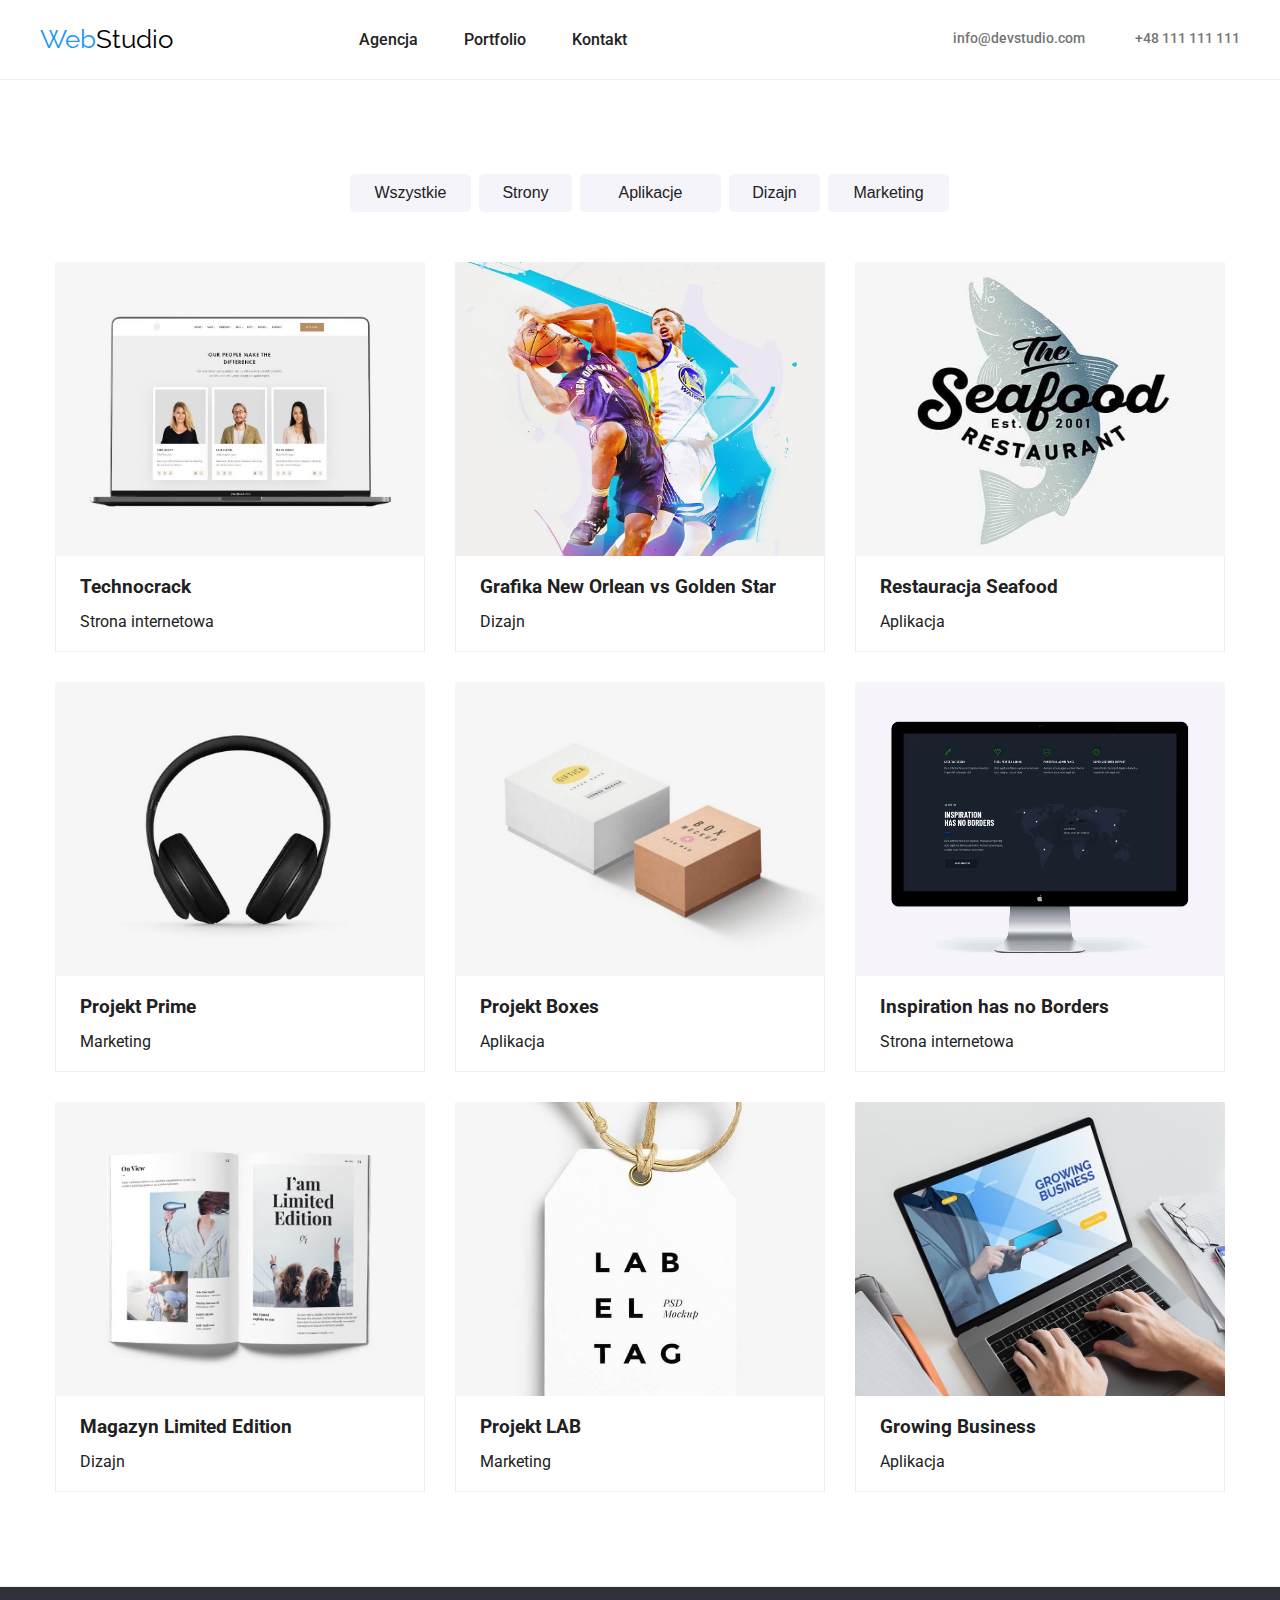
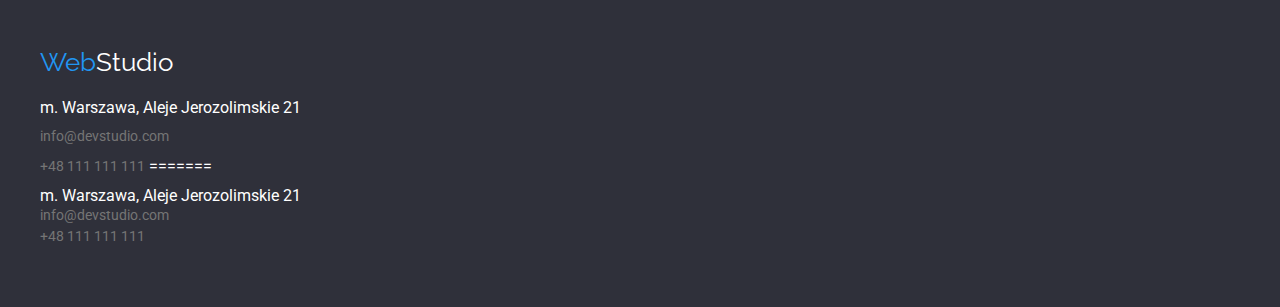
==== commit 37a016c4: "Merge branch 'main' of https://github.com/Szymowy/goit-markup-hw-03" ====
--- a/portfolio.html
+++ b/portfolio.html
@@ -1,7 +1,7 @@
 <!DOCTYPE html>
 <html lang="pl">
   <head>
-    <meta charset="UTF-8" />
+    <meta charset="UTF-" />
     <meta http-equiv="X-UA-Compatible" content="IE=edge" />
     <meta name="viewport" content="width=device-width, initial-scale=1.0" />
     <title>portfolio</title>
@@ -58,8 +58,8 @@
               >
             </li>
             <li>
-              <a class="social-links" href="tel:+48111111111">
-                +48 111 111 111</a
+              <a class="social-links" href="tel:+48111111111"
+                >+48 111 111 111</a
               >
             </li>
           </ul>
@@ -245,6 +245,19 @@
               <a class="address-link" href="tel:+48111111111">
                 +48 111 111 111</a
               >
+              =======
+            </li>
+
+            <li>m. Warszawa, Aleje Jerozolimskie 21</li>
+            <li>
+              <a class="address-link" href="mailto:info@devstudio.com"
+                >info@devstudio.com</a
+              >
+            </li>
+            <li>
+              <a class="address-link" href="tel:+48111111111"
+                >+48 111 111 111</a
+              >
             </li>
           </ul>
         </address>
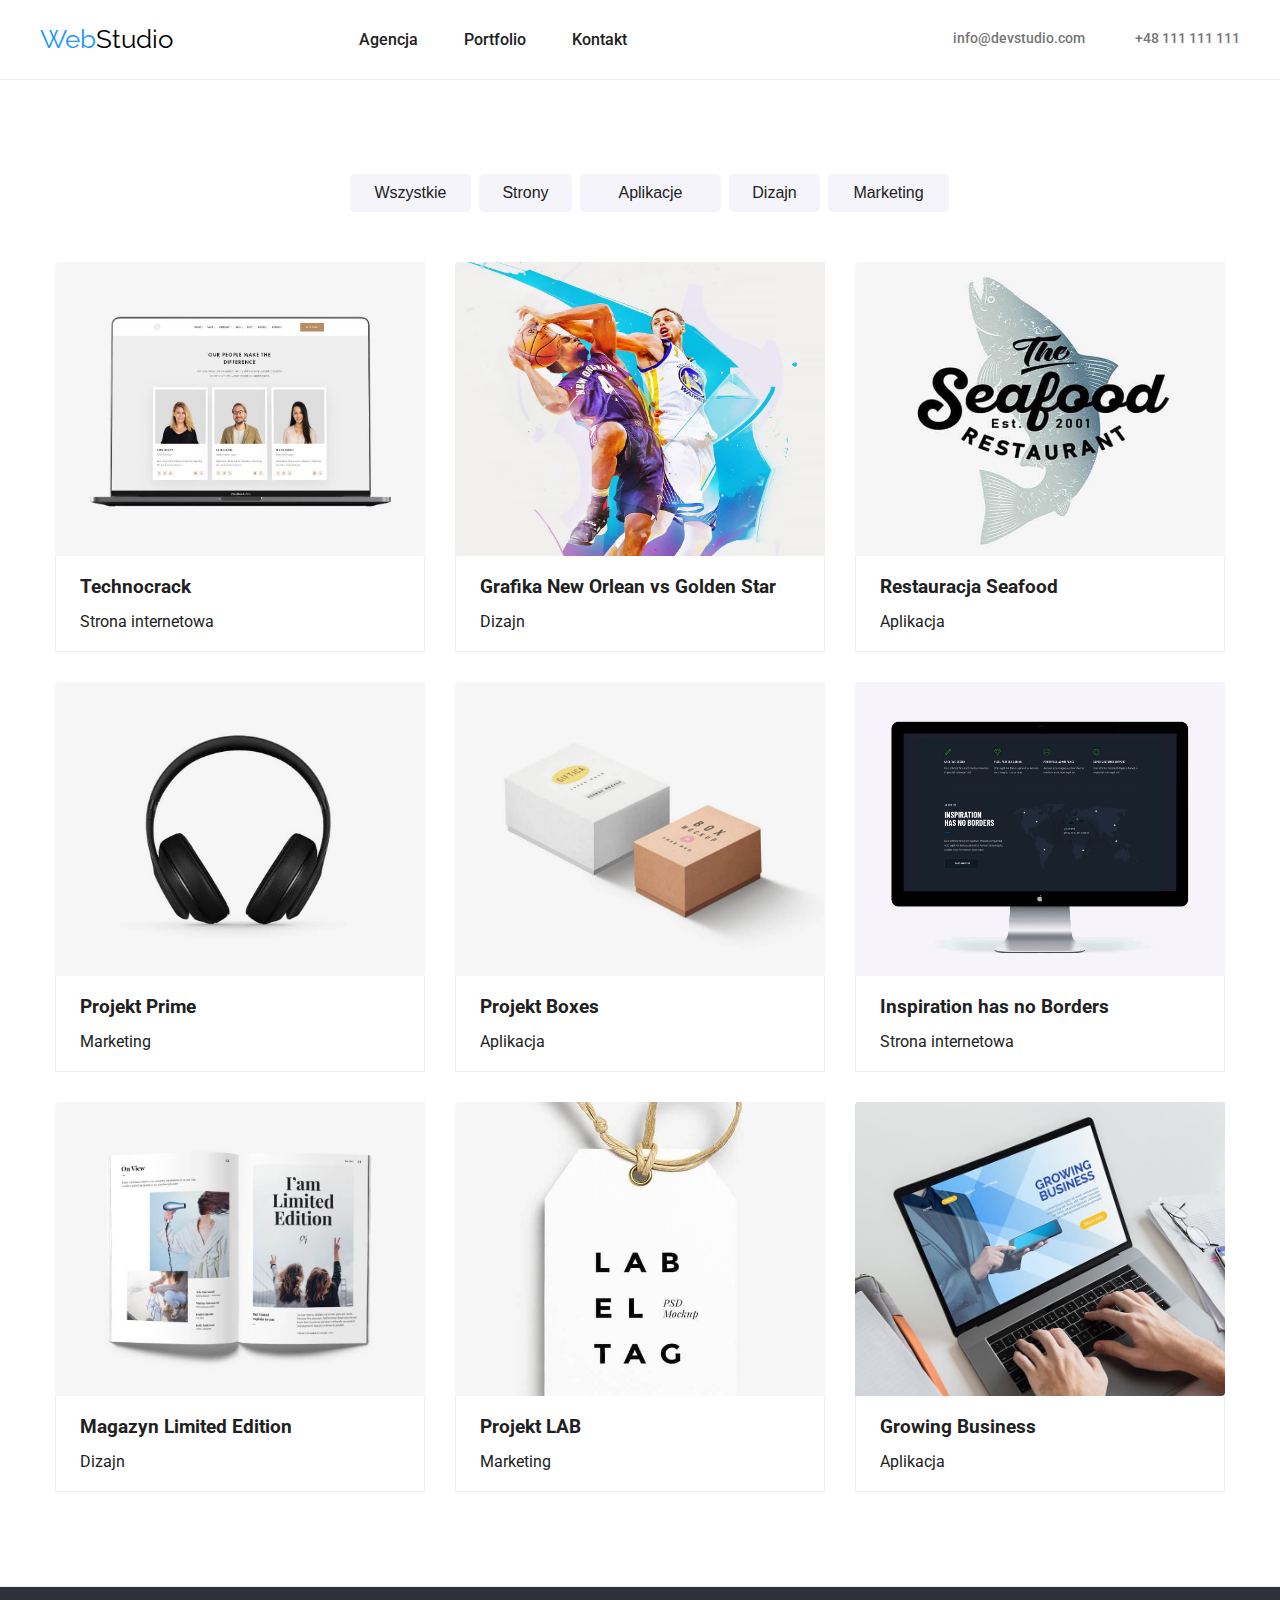
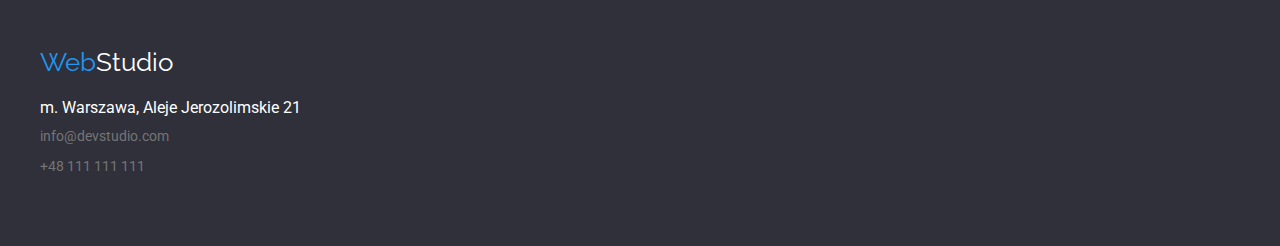
==== commit f65e22fd: "modified:   css/style.css 	modified:   index.html 	modified:   portfolio.htm" ====
--- a/portfolio.html
+++ b/portfolio.html
@@ -245,19 +245,6 @@
               <a class="address-link" href="tel:+48111111111">
                 +48 111 111 111</a
               >
-              =======
-            </li>
-
-            <li>m. Warszawa, Aleje Jerozolimskie 21</li>
-            <li>
-              <a class="address-link" href="mailto:info@devstudio.com"
-                >info@devstudio.com</a
-              >
-            </li>
-            <li>
-              <a class="address-link" href="tel:+48111111111"
-                >+48 111 111 111</a
-              >
             </li>
           </ul>
         </address>
--- a/css/style.css
+++ b/css/style.css
@@ -43,8 +43,7 @@
   background: var(--fog);
 }
 .title {
-  padding: 200px 252px;
-  /* width: 650px; */
+  padding: 200px 252px 0px;
   text-transform: uppercase;
   text-align: center;
 }
@@ -106,12 +105,10 @@
 .social-links:focus {
   color: var(--sky);
 }
-.one {
-  /* margin-right: auto;
-  margin-left: auto; */
+.can {
+  padding: 40px 0px 210px;
 }
 .service {
-  /* margin-top: 30px; */
   width: 200px;
   height: 50px;
   margin-right: auto;
@@ -175,25 +172,22 @@
   padding: 94px 0px;
 }
 .team {
-  /* padding: 94px 0px 48px; */
   padding-bottom: 50px;
-}
-.point {
-  /* padding: 50px 15px; */
-  /* gap: 30px; */
 }
 .wall {
   background: var(--snow);
 }
 .pill {
-  /* padding: 0px 15px 96px; */
   gap: 30px;
 }
 .pills {
   border-radius: 4px;
-  box-shadow: 1px 1px 3px;
+  box-shadow: 0px 2px 1px rgba(0, 0, 0, 0.2), 0px 1px 1px rgba(0, 0, 0, 0.14),
+    0px 1px 3px rgba(0, 0, 0, 0.12);
 }
 .man {
+  border-bottom-left-radius: 4px;
+  border-bottom-right-radius: 4px;
   background: var(--milk);
   text-align: center;
   padding: 30px 0px;
@@ -238,6 +232,8 @@
   height: 36px;
 }
 .card {
+  border-top-left-radius: 4px;
+  border-bottom-right-radius: 4px;
   display: block;
 }
 .ring {
--- a/css/style.css
+++ b/css/style.css
@@ -43,8 +43,7 @@
   background: var(--fog);
 }
 .title {
-  padding: 200px 252px;
-  /* width: 650px; */
+  padding: 200px 252px 0px;
   text-transform: uppercase;
   text-align: center;
 }
@@ -106,12 +105,10 @@
 .social-links:focus {
   color: var(--sky);
 }
-.one {
-  /* margin-right: auto;
-  margin-left: auto; */
+.can {
+  padding: 40px 0px 210px;
 }
 .service {
-  /* margin-top: 30px; */
   width: 200px;
   height: 50px;
   margin-right: auto;
@@ -175,25 +172,22 @@
   padding: 94px 0px;
 }
 .team {
-  /* padding: 94px 0px 48px; */
   padding-bottom: 50px;
-}
-.point {
-  /* padding: 50px 15px; */
-  /* gap: 30px; */
 }
 .wall {
   background: var(--snow);
 }
 .pill {
-  /* padding: 0px 15px 96px; */
   gap: 30px;
 }
 .pills {
   border-radius: 4px;
-  box-shadow: 1px 1px 3px;
+  box-shadow: 0px 2px 1px rgba(0, 0, 0, 0.2), 0px 1px 1px rgba(0, 0, 0, 0.14),
+    0px 1px 3px rgba(0, 0, 0, 0.12);
 }
 .man {
+  border-bottom-left-radius: 4px;
+  border-bottom-right-radius: 4px;
   background: var(--milk);
   text-align: center;
   padding: 30px 0px;
@@ -238,6 +232,8 @@
   height: 36px;
 }
 .card {
+  border-top-left-radius: 4px;
+  border-bottom-right-radius: 4px;
   display: block;
 }
 .ring {
